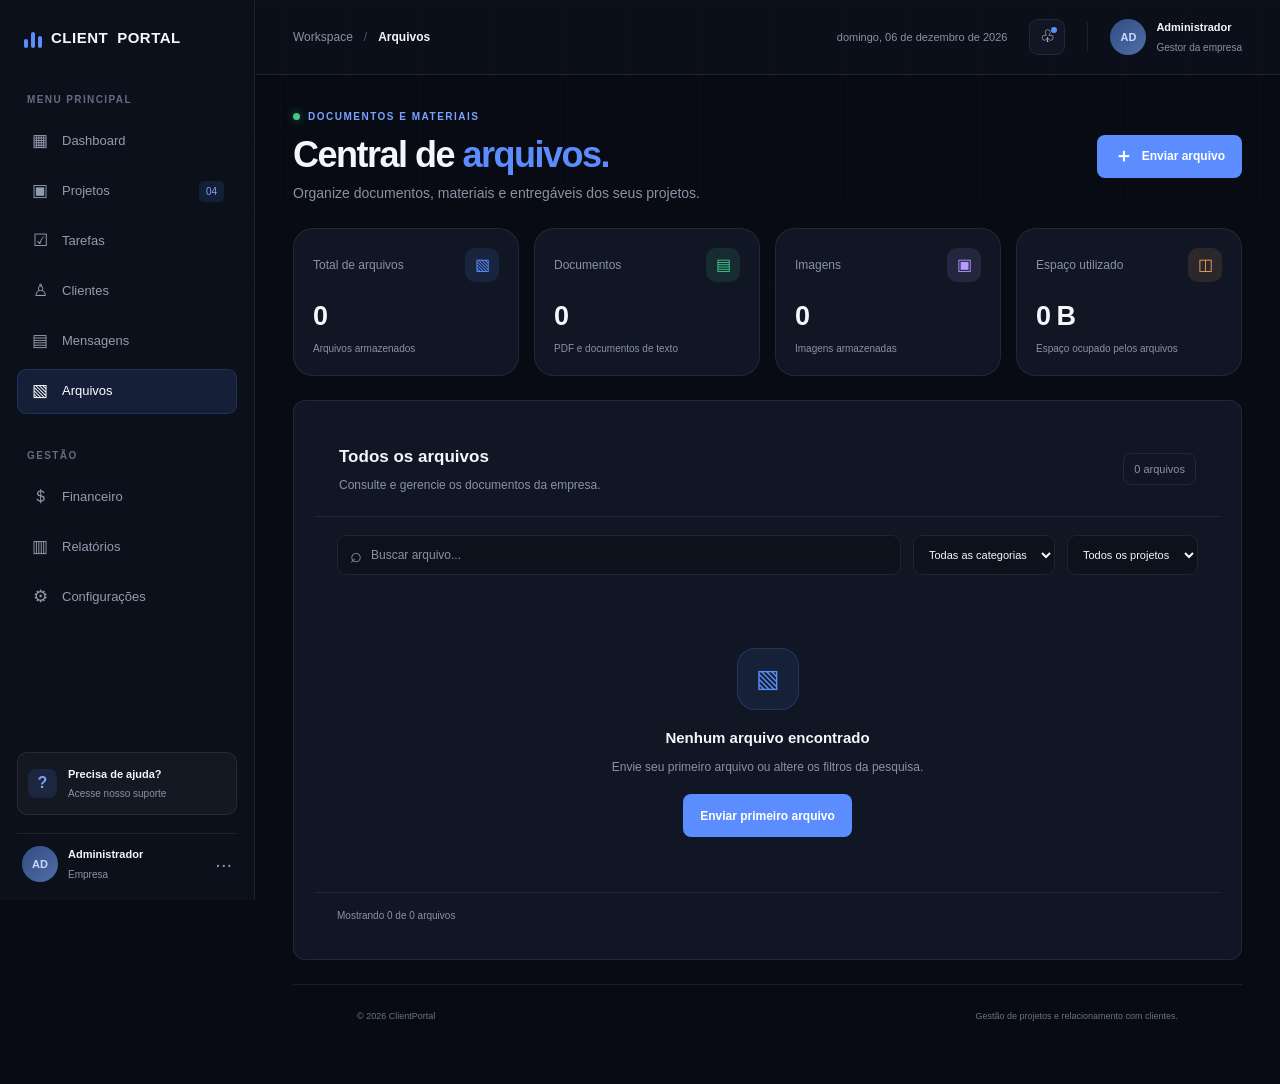
==== arquivos.html @ fb12d312 "finance, mensages, archived pages" ====
<!DOCTYPE html>
<html lang="pt-BR">
<head>
    <meta charset="UTF-8">
    <meta name="viewport" content="width=device-width, initial-scale=1.0">
    <meta name="description" content="Central de arquivos e documentos do ClientPortal.">
    <title>Arquivos | ClientPortal</title>
    <link rel="stylesheet" href="css/style.css">
    <script src="script/script.js" defer></script>
</head>

<body class="app-page" data-page="arquivos">

<div class="app-layout">

    <aside class="sidebar" id="sidebar">

        <a href="dashboard.html" class="brand sidebar-brand">
            <span class="brand-mark"><span></span><span></span><span></span></span>
            CLIENT<span>PORTAL</span>
        </a>

        <div class="sidebar-label">MENU PRINCIPAL</div>

        <nav class="sidebar-nav">
            <a href="dashboard.html" class="sidebar-link">
                <span class="nav-icon">▦</span><span>Dashboard</span>
            </a>
            <a href="projetos.html" class="sidebar-link">
                <span class="nav-icon">▣</span><span>Projetos</span>
                <span class="nav-count" id="sidebarProjectCount">04</span>
            </a>
            <a href="tarefas.html" class="sidebar-link">
                <span class="nav-icon">☑</span><span>Tarefas</span>
            </a>
            <a href="clientes.html" class="sidebar-link">
                <span class="nav-icon">♙</span><span>Clientes</span>
            </a>
            <a href="mensagens.html" class="sidebar-link">
                <span class="nav-icon">▤</span><span>Mensagens</span>
            </a>
            <a href="arquivos.html" class="sidebar-link active">
                <span class="nav-icon">▧</span><span>Arquivos</span>
            </a>
        </nav>

        <div class="sidebar-label sidebar-label-spaced">GESTÃO</div>

        <nav class="sidebar-nav">
            <a href="financeiro.html" class="sidebar-link">
                <span class="nav-icon">＄</span><span>Financeiro</span>
            </a>
            <a href="relatorios.html" class="sidebar-link">
                <span class="nav-icon">▥</span><span>Relatórios</span>
            </a>
            <a href="configuracoes.html" class="sidebar-link">
                <span class="nav-icon">⚙</span><span>Configurações</span>
            </a>
        </nav>

        <div class="sidebar-bottom">
            <div class="sidebar-help">
                <div class="help-icon">?</div>
                <div>
                    <strong>Precisa de ajuda?</strong>
                    <span>Acesse nosso suporte</span>
                </div>
            </div>

            <button type="button" class="sidebar-profile" id="profileButton">
                <span class="profile-avatar">AD</span>
                <span class="profile-info">
                    <strong>Administrador</strong>
                    <small>Empresa</small>
                </span>
                <span class="profile-more">···</span>
            </button>

            <div class="profile-menu" id="profileMenu">
                <a href="configuracoes.html">Minha conta</a>
                <a href="login.html">Sair da conta</a>
            </div>
        </div>
    </aside>

    <div class="sidebar-overlay" id="sidebarOverlay"></div>

    <main class="dashboard-main">

        <header class="dashboard-topbar">
            <div class="topbar-left">
                <button class="mobile-menu-button" id="mobileMenuButton"
                        type="button" aria-label="Abrir menu">☰</button>

                <div class="breadcrumb">
                    <span>Workspace</span>
                    <span class="breadcrumb-separator">/</span>
                    <strong>Arquivos</strong>
                </div>
            </div>

            <div class="topbar-actions">
                <div class="topbar-date" id="filesDate"></div>
                <button class="icon-button notification-button"
                        type="button" aria-label="Notificações">♧<span></span></button>
                <div class="topbar-divider"></div>
                <div class="topbar-user">
                    <span class="profile-avatar">AD</span>
                    <div>
                        <strong>Administrador</strong>
                        <small>Gestor da empresa</small>
                    </div>
                </div>
            </div>
        </header>

        <div class="dashboard-content files-page">

            <section class="files-welcome">
                <div>
                    <div class="welcome-eyebrow">
                        <span class="welcome-pulse"></span>
                        DOCUMENTOS E MATERIAIS
                    </div>
                    <h1>Central de <em>arquivos.</em></h1>
                    <p>Organize documentos, materiais e entregáveis dos seus projetos.</p>
                </div>

                <button type="button" class="dashboard-primary-button"
                        id="openUploadModal">
                    <span>＋</span> Enviar arquivo
                </button>
            </section>

            <section class="files-stats">
                <article class="file-stat-card">
                    <div class="file-stat-heading">
                        <span>Total de arquivos</span>
                        <span class="file-stat-icon blue">▧</span>
                    </div>
                    <strong id="totalFiles">0</strong>
                    <small>Arquivos armazenados</small>
                </article>

                <article class="file-stat-card">
                    <div class="file-stat-heading">
                        <span>Documentos</span>
                        <span class="file-stat-icon green">▤</span>
                    </div>
                    <strong id="documentFiles">0</strong>
                    <small>PDF e documentos de texto</small>
                </article>

                <article class="file-stat-card">
                    <div class="file-stat-heading">
                        <span>Imagens</span>
                        <span class="file-stat-icon purple">▣</span>
                    </div>
                    <strong id="imageFiles">0</strong>
                    <small>Imagens armazenadas</small>
                </article>

                <article class="file-stat-card">
                    <div class="file-stat-heading">
                        <span>Espaço utilizado</span>
                        <span class="file-stat-icon orange">◫</span>
                    </div>
                    <strong id="storageUsed">0 KB</strong>
                    <small>Espaço ocupado pelos arquivos</small>
                </article>
            </section>

            <section class="dashboard-panel files-panel">

                <div class="files-panel-heading">
                    <div>
                        <h2>Todos os arquivos</h2>
                        <p>Consulte e gerencie os documentos da empresa.</p>
                    </div>
                    <span class="files-count" id="filesCount">0 arquivos</span>
                </div>

                <div class="files-toolbar">

                    <div class="files-search">
                        <span>⌕</span>
                        <input type="search" id="fileSearch"
                               placeholder="Buscar arquivo..."
                               aria-label="Buscar arquivo">
                    </div>

                    <select id="fileCategoryFilter" aria-label="Filtrar categoria">
                        <option value="all">Todas as categorias</option>
                        <option value="documento">Documentos</option>
                        <option value="imagem">Imagens</option>
                        <option value="planilha">Planilhas</option>
                        <option value="apresentacao">Apresentações</option>
                        <option value="outro">Outros</option>
                    </select>

                    <select id="fileProjectFilter" aria-label="Filtrar projeto">
                        <option value="all">Todos os projetos</option>
                    </select>

                </div>

                <div class="files-table-wrapper">
                    <table class="projects-table files-table">
                        <thead>
                            <tr>
                                <th>ARQUIVO</th>
                                <th>CATEGORIA</th>
                                <th>PROJETO</th>
                                <th>TAMANHO</th>
                                <th>DATA DE ENVIO</th>
                                <th>AÇÕES</th>
                            </tr>
                        </thead>
                        <tbody id="filesTableBody"></tbody>
                    </table>
                </div>

                <div class="files-empty" id="filesEmpty" hidden>
                    <div class="files-empty-icon">▧</div>
                    <h3>Nenhum arquivo encontrado</h3>
                    <p>Envie seu primeiro arquivo ou altere os filtros da pesquisa.</p>
                    <button type="button" class="dashboard-primary-button"
                            id="emptyUploadButton">Enviar primeiro arquivo</button>
                </div>

                <div class="files-table-footer">
                    <span id="filesResultCount">Mostrando 0 arquivos</span>
                </div>

            </section>

            <footer class="dashboard-footer">
                <span>© <span data-files-year>2026</span> ClientPortal</span>
                <span>Gestão de projetos e relacionamento com clientes.</span>
            </footer>

        </div>
    </main>
</div>

<!-- MODAL DE UPLOAD -->
<div class="files-modal-overlay" id="fileUploadModal"
     aria-hidden="true">

    <section class="files-modal" role="dialog" aria-modal="true"
             aria-labelledby="fileModalTitle">

        <div class="files-modal-header">
            <div>
                <span class="modal-eyebrow">BIBLIOTECA DE DOCUMENTOS</span>
                <h2 id="fileModalTitle">Enviar arquivo</h2>
                <p>Adicione um documento à central de arquivos.</p>
            </div>
            <button type="button" class="modal-close"
                    id="closeFileModal" aria-label="Fechar">×</button>
        </div>

        <form id="fileUploadForm">

            <label class="file-upload-zone" for="fileInput" id="fileDropZone">
                <span class="file-upload-icon">↑</span>
                <strong>Selecione um arquivo do seu computador</strong>
                <small>Ou arraste o arquivo até aqui</small>
                <span class="file-upload-formats">Tamanho máximo: 15 MB por arquivo</span>
                <input type="file" id="fileInput" required>
            </label>

            <div class="selected-file" id="selectedFile" hidden>
                <span class="selected-file-icon">▤</span>
                <div>
                    <strong id="selectedFileName"></strong>
                    <small id="selectedFileSize"></small>
                </div>
                <button type="button" id="removeSelectedFile"
                        aria-label="Remover arquivo selecionado">×</button>
            </div>

            <div class="files-form-group">
                <label for="fileDescription">Descrição <span>(opcional)</span></label>
                <input type="text" id="fileDescription"
                       maxlength="160" placeholder="Ex.: Briefing atualizado do projeto">
            </div>

            <div class="files-form-grid">
                <div class="files-form-group">
                    <label for="fileCategory">Categoria</label>
                    <select id="fileCategory" required>
                        <option value="documento">Documento</option>
                        <option value="imagem">Imagem</option>
                        <option value="planilha">Planilha</option>
                        <option value="apresentacao">Apresentação</option>
                        <option value="outro">Outro</option>
                    </select>
                </div>

                <div class="files-form-group">
                    <label for="fileProject">Projeto relacionado</label>
                    <select id="fileProject">
                        <option value="">Nenhum projeto</option>
                    </select>
                </div>
            </div>

            <div class="files-modal-actions">
                <button type="button" class="files-cancel-button"
                        id="cancelFileUpload">Cancelar</button>
                <button type="submit" class="dashboard-primary-button"
                        id="saveFileButton">Salvar arquivo</button>
            </div>

            <p class="files-form-message" id="fileFormMessage"
               role="status" aria-live="polite"></p>

        </form>
    </section>
</div>

<!-- MODAL DE VISUALIZAÇÃO -->
<div class="files-modal-overlay files-preview-overlay"
     id="filePreviewModal" aria-hidden="true">

    <section class="files-preview-modal" role="dialog"
             aria-modal="true" aria-labelledby="previewFileName">

        <div class="files-preview-header">
            <div>
                <span class="modal-eyebrow">VISUALIZAÇÃO</span>
                <h2 id="previewFileName">Arquivo</h2>
            </div>
            <button type="button" class="modal-close"
                    id="closePreviewModal" aria-label="Fechar">×</button>
        </div>

        <div class="files-preview-content" id="filePreviewContent"></div>
    </section>
</div>

</body>
</html>
---- css/style.css ----
:root {
  --bg: #080b13;
  --bg-2: #0d111c;
  --panel: #101624;
  --panel-2: #141b2a;
  --text: #f4f6fb;
  --muted: #8992a5;
  --line: rgba(255, 255, 255, .08);
  --blue: #5c8dff;
  --blue-2: #7aa2ff;
  --green: #43c98b;
  --radius: 20px;
}

* {
  box-sizing: border-box;
  margin: 0;
  padding: 0
}

html {
  scroll-behavior: smooth
}

body {
  font-family: Inter, ui-sans-serif, system-ui, -apple-system, BlinkMacSystemFont, "Segoe UI", sans-serif;
  background: var(--bg);
  color: var(--text);
  line-height: 1.5;
  overflow-x: hidden
}

body:before {
  content: "";
  position: fixed;
  inset: 0;
  pointer-events: none;
  background-image: linear-gradient(rgba(255, 255, 255, .018) 1px, transparent 1px), linear-gradient(90deg, rgba(255, 255, 255, .018) 1px, transparent 1px);
  background-size: 70px 70px;
  mask-image: linear-gradient(to bottom, black, transparent 75%);
  z-index: -2
}

a {
  text-decoration: none;
  color: inherit
}

button {
  font: inherit;
  color: inherit;
  border: 0;
  background: none;
  cursor: pointer
}

.section {
  width: min(1240px, calc(100% - 48px));
  margin: auto
}

.navbar {
  position: fixed;
  top: 0;
  left: 0;
  right: 0;
  height: 82px;
  display: flex;
  align-items: center;
  justify-content: space-between;
  padding: 0 5vw;
  z-index: 100;
  background: rgba(8, 11, 19, .65);
  border-bottom: 1px solid transparent;
  backdrop-filter: blur(18px);
  transition: .3s
}

.navbar.scrolled {
  border-color: var(--line);
  background: rgba(8, 11, 19, .9)
}

.brand,
.footer-brand {
  display: flex;
  align-items: center;
  gap: 10px;
  font-size: 14px;
  font-weight: 800;
  letter-spacing: .12em
}

.brand>span:last-child span {
  color: var(--blue)
}

.brand-mark {
  display: flex;
  gap: 3px;
  align-items: flex-end;
  height: 20px
}

.brand-mark span {
  display: block;
  width: 4px;
  border-radius: 5px;
  background: var(--blue)
}

.brand-mark span:nth-child(1) {
  height: 9px
}

.brand-mark span:nth-child(2) {
  height: 16px
}

.brand-mark span:nth-child(3) {
  height: 12px
}

.desktop-nav {
  display: flex;
  gap: 34px;
  margin-left: 100px
}

.desktop-nav a {
  font-size: 13px;
  color: #9aa3b6;
  transition: .2s
}

.desktop-nav a:hover {
  color: #fff
}

.nav-actions {
  display: flex;
  gap: 10px
}

.btn {
  display: inline-flex;
  align-items: center;
  justify-content: center;
  gap: 9px;
  border-radius: 11px;
  padding: 11px 17px;
  font-size: 13px;
  font-weight: 700;
  transition: transform .25s, background .25s, box-shadow .25s
}

.btn:hover {
  transform: translateY(-2px)
}

.btn-primary {
  background: var(--blue);
  box-shadow: 0 10px 30px rgba(92, 141, 255, .2)
}

.btn-primary:hover {
  background: var(--blue-2);
  box-shadow: 0 14px 35px rgba(92, 141, 255, .3)
}

.btn-ghost {
  color: #aab2c2
}

.btn-outline {
  border: 1px solid var(--line);
  background: rgba(255, 255, 255, .025)
}

.btn-outline:hover {
  background: rgba(255, 255, 255, .06);
  border-color: rgba(255, 255, 255, .15)
}

.btn-large {
  padding: 15px 21px;
  font-size: 14px
}

.play {
  font-size: 9px;
  width: 20px;
  height: 20px;
  border: 1px solid #6e7890;
  border-radius: 50%;
  display: grid;
  place-items: center
}

.menu-toggle {
  display: none
}

.mobile-menu {
  display: none
}

.hero {
  min-height: 940px;
  padding-top: 160px;
  display: grid;
  grid-template-columns: 1fr 1.04fr;
  gap: 55px;
  align-items: center;
  position: relative
}

.hero-copy {
  position: relative;
  z-index: 2
}

.eyebrow {
  display: inline-flex;
  align-items: center;
  gap: 9px;
  color: #8dafff;
  font-size: 11px;
  text-transform: uppercase;
  letter-spacing: .13em;
  font-weight: 800;
  margin-bottom: 20px
}

.pulse {
  width: 7px;
  height: 7px;
  border-radius: 50%;
  background: var(--green);
  box-shadow: 0 0 0 5px rgba(67, 201, 139, .1);
  animation: pulse 1.8s infinite
}

@keyframes pulse {
  50% {
    box-shadow: 0 0 0 9px rgba(67, 201, 139, 0)
  }
}

h1 {
  font-size: clamp(48px, 5vw, 76px);
  line-height: .99;
  letter-spacing: -.055em
}

h1 em,
h2 em {
  font-style: normal;
  color: var(--blue-2)
}

.hero-text {
  font-size: 17px;
  color: var(--muted);
  max-width: 510px;
  margin: 27px 0 30px
}

.hero-actions {
  display: flex;
  gap: 11px;
  flex-wrap: wrap
}

.trust-row {
  display: flex;
  flex-wrap: wrap;
  gap: 15px;
  margin-top: 25px;
  color: #778196;
  font-size: 11px
}

.orb {
  position: absolute;
  border-radius: 50%;
  filter: blur(90px);
  pointer-events: none
}

.orb-one {
  width: 500px;
  height: 500px;
  background: rgba(55, 103, 255, .13);
  left: 25%;
  top: 100px
}

.orb-two {
  width: 300px;
  height: 300px;
  background: rgba(116, 61, 255, .09);
  right: -80px;
  bottom: 0
}

.hero-demo {
  position: relative;
  z-index: 2
}

.demo-window {
  background: rgba(15, 21, 33, .86);
  border: 1px solid rgba(255, 255, 255, .1);
  border-radius: 24px;
  box-shadow: 0 40px 100px rgba(0, 0, 0, .45), 0 0 0 1px rgba(92, 141, 255, .04);
  overflow: hidden;
  transform: perspective(1400px) rotateY(-3deg);
  transition: .5s
}

.demo-window:hover {
  transform: perspective(1400px) rotateY(0) translateY(-5px)
}

.window-top {
  height: 45px;
  border-bottom: 1px solid var(--line);
  display: flex;
  align-items: center;
  padding: 0 17px;
  gap: 13px
}

.window-dots {
  display: flex;
  gap: 5px
}

.window-dots i {
  width: 7px;
  height: 7px;
  border-radius: 50%;
  background: #3c4557
}

.window-title {
  font-size: 10px;
  color: #5e687c;
  margin: auto
}

.live-dot {
  font-size: 9px;
  color: var(--green)
}

.dashboard-mini {
  display: flex;
  min-height: 510px
}

.mini-sidebar {
  width: 55px;
  border-right: 1px solid var(--line);
  padding: 20px 12px;
  display: flex;
  flex-direction: column;
  align-items: center;
  gap: 19px
}

.mini-logo {
  width: 28px;
  height: 28px;
  border-radius: 8px;
  background: var(--blue);
  display: grid;
  place-items: center;
  font-size: 9px;
  font-weight: 800;
  margin-bottom: 15px
}

.mini-nav {
  width: 30px;
  height: 30px;
  border-radius: 8px;
  display: grid;
  place-items: center;
  color: #566176;
  font-size: 12px
}

.mini-nav.active {
  background: rgba(92, 141, 255, .13);
  color: #8eb0ff
}

.mini-content {
  padding: 27px 25px;
  width: calc(100% - 55px)
}

.mini-header {
  display: flex;
  justify-content: space-between;
  align-items: center;
  margin-bottom: 23px
}

.mini-header small,
.metric-card small,
.mini-panel small,
.payment-preview small,
.message-preview small {
  font-size: 8px;
  color: #677187;
  letter-spacing: .1em;
  font-weight: 800
}

.mini-header h3 {
  font-size: 18px;
  margin-top: 4px
}

.avatar {
  width: 34px;
  height: 34px;
  border-radius: 50%;
  background: #26344e;
  font-size: 9px
}

.metric-grid {
  display: grid;
  grid-template-columns: repeat(3, 1fr);
  gap: 9px
}

.metric-card {
  padding: 13px;
  background: rgba(255, 255, 255, .025);
  border: 1px solid var(--line);
  border-radius: 11px;
  transition: .25s
}

.metric-card:hover {
  border-color: rgba(92, 141, 255, .35);
  transform: translateY(-2px)
}

.metric-card strong {
  display: block;
  font-size: 24px;
  margin: 4px 0
}

.metric-card span {
  font-size: 8px;
  color: #677187
}

.metric-card .metric-green {
  color: var(--green)
}

.mini-panel {
  margin-top: 13px;
  border: 1px solid var(--line);
  background: rgba(255, 255, 255, .025);
  padding: 16px;
  border-radius: 12px
}

.panel-heading {
  display: flex;
  justify-content: space-between;
  align-items: start
}

.panel-heading h4 {
  font-size: 14px;
  margin-top: 4px
}

.status {
  font-size: 8px;
  color: #87a8ff;
  background: rgba(92, 141, 255, .1);
  padding: 5px 7px;
  border-radius: 5px
}

.progress-label {
  display: flex;
  justify-content: space-between;
  margin: 18px 0 6px;
  font-size: 9px;
  color: #707a8d
}

.progress-label b {
  color: #fff
}

.progress {
  height: 6px;
  background: #20283a;
  border-radius: 10px;
  overflow: hidden
}

.progress span {
  display: block;
  height: 100%;
  width: 78%;
  background: linear-gradient(90deg, var(--blue), #8b72ff);
  border-radius: inherit;
  transition: width 1s
}

.project-meta {
  display: flex;
  justify-content: space-between;
  margin-top: 13px;
  color: #657086;
  font-size: 8px
}

.project-meta button {
  color: #8babff;
  font-size: 8px
}

.mini-bottom {
  display: grid;
  grid-template-columns: 1.3fr 1fr;
  gap: 9px;
  margin-top: 9px
}

.message-preview,
.payment-preview {
  border: 1px solid var(--line);
  background: rgba(255, 255, 255, .02);
  border-radius: 10px;
  padding: 11px;
  display: flex;
  align-items: center;
  gap: 9px
}

.message-preview p {
  font-size: 9px;
  color: #b1b8c6;
  margin-top: 2px
}

.message-avatar {
  width: 25px;
  height: 25px;
  border-radius: 50%;
  background: #253f70;
  display: grid;
  place-items: center;
  font-size: 7px
}

.unread {
  margin-left: auto;
  width: 5px;
  height: 5px;
  background: var(--blue);
  border-radius: 50%
}

.payment-preview {
  display: block
}

.payment-preview strong {
  display: block;
  font-size: 15px;
  margin: 3px 0
}

.payment-preview span {
  font-size: 8px;
  color: #657086
}

.floating-card {
  position: absolute;
  background: rgba(17, 23, 36, .94);
  border: 1px solid rgba(255, 255, 255, .1);
  box-shadow: 0 18px 40px rgba(0, 0, 0, .35);
  border-radius: 12px;
  padding: 10px 12px;
  display: flex;
  align-items: center;
  gap: 9px;
  backdrop-filter: blur(12px);
  animation: float 4s ease-in-out infinite
}

.floating-card b,
.floating-card small {
  display: block
}

.floating-card b {
  font-size: 9px
}

.floating-card small {
  font-size: 8px;
  color: #68748a;
  margin-top: 2px
}

.floating-message {
  left: -30px;
  bottom: 50px
}

.floating-payment {
  right: -30px;
  top: 105px;
  animation-delay: -1.5s
}

.float-icon,
.payment-icon {
  width: 25px;
  height: 25px;
  border-radius: 7px;
  display: grid;
  place-items: center;
  background: rgba(92, 141, 255, .12);
  color: #89abff;
  font-size: 10px
}

.check {
  color: var(--green);
  font-size: 12px
}

.payment-icon {
  background: rgba(67, 201, 139, .1);
  color: var(--green);
  font-size: 8px
}

.floating-card>div {
  min-width: 105px
}

@keyframes float {
  50% {
    transform: translateY(-8px)
  }
}

.logos {
  padding: 65px 0 120px;
  border-top: 1px solid var(--line)
}

.logos>p {
  text-align: center;
  font-size: 9px;
  letter-spacing: .17em;
  color: #596377;
  font-weight: 800
}

.logo-row {
  display: flex;
  justify-content: space-between;
  align-items: center;
  margin-top: 30px;
  color: #485266;
  font-size: 17px;
  font-weight: 800;
  letter-spacing: .04em
}

.logo-row span:nth-child(2) {
  font-weight: 400
}

.logo-row span:nth-child(4) {
  font-size: 13px
}

.features {
  padding: 70px 0 130px
}

.section-heading {
  display: grid;
  grid-template-columns: 1fr .7fr;
  gap: 60px;
  align-items: end;
  margin-bottom: 50px
}

.section-heading h2 {
  font-size: 47px;
  line-height: 1.02;
  letter-spacing: -.045em
}

.section-heading>p {
  color: var(--muted);
  font-size: 14px;
  max-width: 430px
}

.feature-grid {
  display: grid;
  grid-template-columns: 1.25fr .75fr;
  gap: 14px
}

.feature-card {
  position: relative;
  min-height: 360px;
  padding: 28px;
  border: 1px solid var(--line);
  border-radius: 20px;
  background: linear-gradient(145deg, rgba(255, 255, 255, .035), rgba(255, 255, 255, .015));
  overflow: hidden;
  transition: .35s
}

.feature-card:hover {
  transform: translateY(-5px);
  border-color: rgba(92, 141, 255, .28);
  background: linear-gradient(145deg, rgba(92, 141, 255, .07), rgba(255, 255, 255, .015))
}

.feature-large {
  grid-row: span 2;
  min-height: 734px
}

.feature-wide {
  min-height: 360px
}

.feature-icon {
  width: 40px;
  height: 40px;
  border-radius: 11px;
  display: grid;
  place-items: center;
  background: rgba(92, 141, 255, .1);
  color: #8cacff;
  font-size: 13px
}

.feature-number {
  position: absolute;
  right: 28px;
  top: 30px;
  color: #3e485b;
  font-size: 11px
}

.feature-card h3 {
  font-size: 22px;
  margin-top: 24px
}

.feature-card p {
  color: var(--muted);
  font-size: 13px;
  max-width: 390px;
  margin-top: 9px
}

.feature-ui {
  position: absolute;
  left: 28px;
  right: 28px;
  bottom: 30px;
  border: 1px solid var(--line);
  background: #0b101a;
  border-radius: 13px;
  padding: 23px
}

.fake-line {
  width: 58%;
  height: 8px;
  border-radius: 5px;
  background: #293244;
  margin-top: 12px
}

.fake-line.long {
  width: 34%;
  margin-top: 0
}

.fake-progress {
  height: 7px;
  background: #20283a;
  border-radius: 5px;
  margin-top: 28px;
  overflow: hidden
}

.fake-progress span {
  display: block;
  width: 78%;
  height: 100%;
  background: var(--blue)
}

.fake-labels {
  display: flex;
  justify-content: space-between;
  margin-top: 8px;
  font-size: 7px;
  color: #5e697d
}

.chat-bubbles {
  position: absolute;
  bottom: 30px;
  left: 28px;
  right: 28px;
  display: flex;
  flex-direction: column;
  gap: 8px
}

.chat-bubbles i,
.chat-bubbles b {
  font-size: 9px;
  padding: 9px 11px;
  border-radius: 9px;
  font-style: normal
}

.chat-bubbles i {
  background: #1a2231;
  color: #8a94a8;
  align-self: flex-start
}

.chat-bubbles b {
  background: rgba(92, 141, 255, .13);
  color: #91afff;
  align-self: flex-end
}

.file-stack {
  position: absolute;
  bottom: 30px;
  left: 28px;
  right: 28px;
  display: flex;
  flex-direction: column;
  gap: 5px
}

.file-stack span {
  font-size: 9px;
  color: #8290a7;
  padding: 8px;
  background: #111826;
  border-radius: 7px
}

.finance-ui {
  position: absolute;
  bottom: 30px;
  left: 28px;
  right: 28px
}

.finance-ui strong {
  display: block;
  font-size: 25px
}

.finance-ui span {
  font-size: 8px;
  color: #606b80
}

.finance-bars {
  height: 50px;
  display: flex;
  gap: 6px;
  align-items: end;
  margin-top: 12px
}

.finance-bars i {
  flex: 1;
  background: #273149;
  border-radius: 3px 3px 0 0
}

.finance-bars i:nth-child(1) {
  height: 25%
}

.finance-bars i:nth-child(2) {
  height: 45%
}

.finance-bars i:nth-child(3) {
  height: 35%
}

.finance-bars i:nth-child(4) {
  height: 65%
}

.finance-bars i:nth-child(5) {
  height: 50%
}

.finance-bars i:nth-child(6) {
  height: 85%;
  background: var(--blue)
}

.how {
  padding: 130px 0
}

.centered {
  display: block;
  text-align: center
}

.centered>p {
  margin: 16px auto 0
}

.steps {
  display: grid;
  grid-template-columns: repeat(3, 1fr);
  gap: 30px;
  margin-top: 70px
}

.step {
  position: relative;
  padding: 25px;
  border-top: 1px solid var(--line)
}

.step>span {
  font-size: 11px;
  color: var(--blue)
}

.step-line {
  height: 1px;
  background: linear-gradient(90deg, var(--blue), transparent);
  margin: 18px 0 24px
}

.step h3 {
  font-size: 21px
}

.step p {
  font-size: 13px;
  color: var(--muted);
  max-width: 290px;
  margin-top: 8px
}

.testimonial {
  padding: 90px 10%;
  border-top: 1px solid var(--line);
  border-bottom: 1px solid var(--line);
  text-align: center
}

.quote-mark {
  font-size: 70px;
  color: var(--blue);
  line-height: .5
}

.testimonial blockquote {
  font-size: 31px;
  line-height: 1.25;
  letter-spacing: -.025em;
  max-width: 850px;
  margin: 35px auto
}

.person {
  display: flex;
  justify-content: center;
  align-items: center;
  gap: 11px;
  text-align: left
}

.person-avatar {
  width: 36px;
  height: 36px;
  border-radius: 50%;
  background: #263b68;
  display: grid;
  place-items: center;
  font-size: 9px
}

.person strong,
.person span {
  display: block;
  font-size: 11px
}

.person span {
  color: #667186;
  margin-top: 2px
}

.faq {
  padding: 140px 0
}

.faq-list {
  max-width: 820px;
  margin: 55px auto 0
}

.faq-item {
  width: 100%;
  text-align: left;
  padding: 23px 0;
  border-bottom: 1px solid var(--line);
  display: grid;
  grid-template-columns: 1fr auto;
  gap: 10px
}

.faq-item span {
  font-size: 14px;
  font-weight: 650
}

.faq-item b {
  font-size: 22px;
  color: #6c778c;
  font-weight: 400;
  transition: .3s
}

.faq-item p {
  grid-column: 1/-1;
  max-height: 0;
  overflow: hidden;
  color: var(--muted);
  font-size: 13px;
  transition: .4s;
  opacity: 0
}

.faq-item.open p {
  max-height: 100px;
  opacity: 1;
  padding-top: 8px
}

.faq-item.open b {
  transform: rotate(45deg);
  color: var(--blue)
}

.cta {
  position: relative;
  text-align: center;
  padding: 100px 20px;
  margin-bottom: 110px;
  border: 1px solid var(--line);
  border-radius: 28px;
  overflow: hidden;
  background: linear-gradient(145deg, #101a30, #0c111d)
}

.cta-glow {
  position: absolute;
  width: 500px;
  height: 300px;
  border-radius: 50%;
  background: rgba(92, 141, 255, .12);
  filter: blur(80px);
  left: 50%;
  top: 0;
  transform: translateX(-50%)
}

.cta>*:not(.cta-glow) {
  position: relative
}

.cta h2 {
  font-size: 48px;
  line-height: 1.03;
  letter-spacing: -.04em
}

.cta p {
  color: var(--muted);
  font-size: 14px;
  margin: 18px 0 25px
}

.cta small {
  display: block;
  color: #566176;
  font-size: 10px;
  margin-top: 14px
}

footer {
  border-top: 1px solid var(--line);
  padding: 35px 5vw;
  display: flex;
  justify-content: space-between;
  align-items: center;
  color: #5e687b;
  font-size: 10px
}

footer>div:last-child {
  display: flex;
  gap: 20px
}

footer a:hover {
  color: #fff
}

.reveal {
  opacity: 0;
  transform: translateY(25px);
  transition: opacity .8s ease, transform .8s ease
}

.reveal.visible {
  opacity: 1;
  transform: none
}

.delay-1 {
  transition-delay: .12s
}

.delay-2 {
  transition-delay: .24s
}

.cursor-glow {
  position: fixed;
  width: 300px;
  height: 300px;
  border-radius: 50%;
  pointer-events: none;
  background: radial-gradient(circle, rgba(92, 141, 255, .07), transparent 65%);
  transform: translate(-50%, -50%);
  z-index: 0
}

.modal {
  position: fixed;
  inset: 0;
  display: grid;
  place-items: center;
  z-index: 200;
  opacity: 0;
  visibility: hidden;
  transition: .3s
}

.modal.show {
  opacity: 1;
  visibility: visible
}

.modal-backdrop {
  position: absolute;
  inset: 0;
  background: rgba(2, 4, 8, .8);
  backdrop-filter: blur(10px)
}

.modal-card {
  position: relative;
  width: min(650px, calc(100% - 30px));
  padding: 35px;
  border: 1px solid var(--line);
  border-radius: 22px;
  background: #0e1420;
  box-shadow: 0 30px 100px #000;
  transform: translateY(20px);
  transition: .3s
}

.modal.show .modal-card {
  transform: none
}

.modal-card h2 {
  font-size: 30px;
  letter-spacing: -.03em
}

.modal-card>p {
  color: var(--muted);
  font-size: 13px;
  margin: 8px 0 25px
}

.modal-close {
  position: absolute;
  right: 20px;
  top: 17px;
  font-size: 25px;
  color: #738096
}

.demo-interactive {
  border: 1px solid var(--line);
  border-radius: 15px;
  padding: 15px
}

.demo-tab {
  padding: 8px 12px;
  color: #78849a;
  font-size: 11px;
  border-radius: 8px
}

.demo-tab.active {
  background: rgba(92, 141, 255, .12);
  color: #91b0ff
}

.demo-content {
  margin-top: 15px;
  padding: 20px;
  background: #0a101a;
  border-radius: 11px
}

.demo-content strong {
  font-size: 16px
}

.demo-content p {
  color: var(--muted);
  font-size: 12px;
  margin: 7px 0 15px
}

.toast {
  position: fixed;
  right: 25px;
  bottom: 25px;
  background: #101827;
  border: 1px solid var(--line);
  box-shadow: 0 15px 50px #0008;
  border-radius: 13px;
  padding: 12px 15px;
  display: flex;
  gap: 10px;
  align-items: center;
  z-index: 250;
  transform: translateY(120px);
  opacity: 0;
  transition: .35s
}

.toast.show {
  transform: none;
  opacity: 1
}

.toast>span {
  color: var(--green);
  width: 24px;
  height: 24px;
  border-radius: 50%;
  background: rgba(67, 201, 139, .1);
  display: grid;
  place-items: center
}

.toast b,
.toast small {
  display: block
}

.toast b {
  font-size: 11px
}

.toast small {
  color: #667187;
  font-size: 9px;
  margin-top: 2px
}

@media(max-width:1050px) {
  .desktop-nav {
    margin-left: 0
  }

  .hero {
    grid-template-columns: 1fr;
    padding-top: 130px
  }

  .hero-copy {
    max-width: 720px
  }

  .hero-demo {
    max-width: 760px;
    margin: 20px auto 0;
    width: 100%
  }

  .section-heading {
    grid-template-columns: 1fr
  }

  .feature-grid {
    grid-template-columns: 1fr 1fr
  }

  .feature-large {
    grid-row: auto;
    min-height: 550px
  }

  .feature-wide {
    grid-column: 1/-1
  }
}

@media(max-width:760px) {
  .section {
    width: min(100% - 30px, 1240px)
  }

  .navbar {
    height: 70px;
    padding: 0 18px
  }

  .desktop-nav,
  .nav-actions {
    display: none
  }

  .menu-toggle {
    display: flex;
    flex-direction: column;
    gap: 5px
  }

  .menu-toggle span {
    width: 22px;
    height: 2px;
    background: #cbd2df;
    border-radius: 2px
  }

  .mobile-menu {
    position: fixed;
    top: 70px;
    left: 15px;
    right: 15px;
    padding: 15px;
    background: #101624;
    border: 1px solid var(--line);
    border-radius: 15px;
    z-index: 99;
    display: flex;
    flex-direction: column;
    gap: 5px;
    transform: translateY(-15px);
    opacity: 0;
    visibility: hidden;
    transition: .25s
  }

  .mobile-menu.open {
    transform: none;
    opacity: 1;
    visibility: visible
  }

  .mobile-menu a {
    padding: 12px;
    color: #a4adbd;
    font-size: 13px
  }

  .mobile-menu .btn {
    color: #fff;
    margin-top: 5px
  }

  .hero {
    padding-top: 115px;
    min-height: auto
  }

  .hero h1 {
    font-size: 52px
  }

  .hero-text {
    font-size: 15px
  }

  .trust-row {
    gap: 8px;
    flex-direction: column
  }

  .demo-window {
    transform: none
  }

  .dashboard-mini {
    min-height: 440px
  }

  .mini-content {
    padding: 18px 13px
  }

  .metric-card {
    padding: 9px
  }

  .metric-card strong {
    font-size: 19px
  }

  .floating-card {
    display: none
  }

  .logos {
    padding: 70px 0
  }

  .logo-row {
    flex-wrap: wrap;
    gap: 22px;
    justify-content: center
  }

  .section-heading h2,
  .cta h2 {
    font-size: 36px
  }

  .feature-grid {
    grid-template-columns: 1fr
  }

  .feature-large,
  .feature-wide {
    grid-column: auto;
    min-height: 450px
  }

  .steps {
    grid-template-columns: 1fr;
    gap: 15px;
    margin-top: 45px
  }

  .testimonial {
    padding: 70px 15px
  }

  .testimonial blockquote {
    font-size: 23px
  }

  .faq {
    padding: 90px 0
  }

  .cta {
    padding: 70px 20px;
    margin-bottom: 70px
  }

  .cta h2 {
    font-size: 34px
  }

  footer {
    flex-direction: column;
    gap: 18px;
    text-align: center
  }

  .mini-bottom {
    grid-template-columns: 1fr
  }

  .payment-preview {
    display: none
  }

  .window-title {
    display: none
  }
}

@media(max-width:450px) {
  .hero h1 {
    font-size: 43px
  }

  .hero-actions .btn {
    width: 100%
  }

  .mini-sidebar {
    width: 43px;
    padding: 15px 8px
  }

  .mini-content {
    width: calc(100% - 43px)
  }

  .metric-grid {
    gap: 5px
  }

  .metric-card small {
    font-size: 6px
  }

  .metric-card strong {
    font-size: 17px
  }

  .metric-card span {
    font-size: 7px
  }

  .mini-panel {
    padding: 11px
  }

  .status {
    display: none
  }

  .project-meta span {
    display: none
  }
}


/* =========================================
   CLIENT PORTAL - TELA DE AUTENTICAÇÃO
========================================= */

.auth-page {
    min-height: 100vh;
    overflow-x: hidden;
}

.auth-layout {
    min-height: 100vh;
    display: grid;
    grid-template-columns: 1fr 0.9fr;
}

/* LADO VISUAL */

.auth-visual {
    position: relative;
    min-height: 100vh;
    padding: 45px 7vw;
    display: flex;
    flex-direction: column;
    justify-content: space-between;
    overflow: hidden;
    border-right: 1px solid var(--line);
    background:
        radial-gradient(circle at 20% 35%, rgba(92,141,255,.16), transparent 35%),
        radial-gradient(circle at 80% 80%, rgba(116,61,255,.10), transparent 30%),
        var(--bg-2);
}

.auth-visual::after {
    content: "";
    position: absolute;
    width: 550px;
    height: 550px;
    right: -250px;
    bottom: -230px;
    border: 1px solid rgba(92,141,255,.13);
    border-radius: 50%;
    box-shadow:
        0 0 0 55px rgba(92,141,255,.025),
        0 0 0 110px rgba(92,141,255,.02);
    pointer-events: none;
}

.auth-brand {
    position: relative;
    z-index: 1;
    width: fit-content;
}

.auth-visual-content {
    position: relative;
    z-index: 1;
    max-width: 560px;
    margin: 60px 0;
}

.auth-visual-content h1 {
    font-size: clamp(42px, 5vw, 68px);
    line-height: 1.04;
    letter-spacing: -.055em;
}

.auth-visual-content h1 em,
.auth-heading h2 em {
    color: var(--blue-2);
    font-style: normal;
}

.auth-visual-content > p {
    max-width: 470px;
    margin-top: 25px;
    color: var(--muted);
    font-size: 15px;
    line-height: 1.9;
}

.auth-benefits {
    display: grid;
    gap: 17px;
    margin-top: 38px;
}

.auth-benefits > div {
    display: flex;
    align-items: center;
    gap: 12px;
    color: #b9c2d2;
    font-size: 13px;
}

.auth-benefit-icon {
    width: 23px;
    height: 23px;
    display: grid;
    place-items: center;
    border-radius: 50%;
    background: rgba(67,201,139,.12);
    color: var(--green);
    font-size: 12px;
}

.auth-visual-footer {
    position: relative;
    z-index: 1;
    display: flex;
    justify-content: space-between;
    gap: 15px;
    color: #68748a;
    font-size: 10px;
}

/* LADO DO FORMULÁRIO */

.auth-form-section {
    min-height: 100vh;
    display: flex;
    align-items: center;
    justify-content: center;
    padding: 55px 8%;
    background: var(--bg);
}

.auth-form-wrapper {
    width: 100%;
    max-width: 410px;
}

.auth-mobile-brand {
    display: none;
}

.auth-back {
    display: inline-flex;
    align-items: center;
    gap: 9px;
    margin-bottom: 55px;
    color: var(--muted);
    font-size: 12px;
    transition: .2s;
}

.auth-back:hover {
    color: white;
}

.auth-back span {
    font-size: 17px;
}

.auth-heading {
    margin-bottom: 34px;
}

.auth-heading .eyebrow {
    margin-bottom: 13px;
}

.auth-heading h2 {
    font-size: 39px;
    letter-spacing: -.045em;
    line-height: 1.1;
}

.auth-heading p {
    margin-top: 12px;
    color: var(--muted);
    font-size: 13px;
}

.auth-form .form-group {
    margin-bottom: 21px;
}

.auth-form .form-group label,
.auth-label-row label {
    display: block;
    margin-bottom: 9px;
    color: #c4ccda;
    font-size: 12px;
    font-weight: 600;
}

.auth-form .form-group input,
.auth-select-wrapper select {
    width: 100%;
    height: 49px;
    padding: 0 15px;
    color: var(--text);
    background: var(--panel);
    border: 1px solid var(--line);
    border-radius: 10px;
    outline: none;
    font-size: 13px;
    transition: .2s;
}

.auth-form .form-group input:focus,
.auth-select-wrapper select:focus {
    border-color: var(--blue);
    box-shadow: 0 0 0 3px rgba(92,141,255,.1);
}

.auth-form .form-group input::placeholder {
    color: #626d81;
}

.auth-select-wrapper {
    position: relative;
}

.auth-select-wrapper select {
    appearance: none;
    cursor: pointer;
}

.auth-select-wrapper select option {
    background: var(--panel);
    color: var(--text);
}

.auth-select-wrapper > span {
    position: absolute;
    right: 16px;
    top: 11px;
    color: var(--muted);
    pointer-events: none;
}

.auth-label-row {
    display: flex;
    align-items: center;
    justify-content: space-between;
}

.auth-label-row a {
    margin-bottom: 9px;
    color: var(--blue-2);
    font-size: 11px;
}

.auth-label-row a:hover {
    text-decoration: underline;
}

.password-wrapper {
    position: relative;
}

.auth-form .password-wrapper input {
    padding-right: 85px;
}

.password-toggle {
    position: absolute;
    right: 14px;
    top: 50%;
    transform: translateY(-50%);
    color: var(--blue-2);
    font-size: 11px;
    font-weight: 700;
}

.auth-remember {
    display: flex;
    align-items: center;
    gap: 9px;
    margin: 5px 0 25px;
    color: var(--muted);
    font-size: 11px;
    cursor: pointer;
}

.auth-remember input {
    width: 15px;
    height: 15px;
    accent-color: var(--blue);
    cursor: pointer;
}

.auth-submit {
    width: 100%;
    min-height: 49px;
    justify-content: center;
}

.auth-submit span {
    font-size: 16px;
}

.auth-divider {
    display: flex;
    align-items: center;
    gap: 15px;
    margin: 27px 0;
    color: #5e687c;
    font-size: 9px;
    font-weight: 700;
}

.auth-divider::before,
.auth-divider::after {
    content: "";
    height: 1px;
    flex: 1;
    background: var(--line);
}

.auth-register {
    color: var(--muted);
    text-align: center;
    font-size: 12px;
}

.auth-register a {
    color: var(--blue-2);
    font-weight: 700;
}

.auth-register a:hover {
    text-decoration: underline;
}

.auth-security {
    display: flex;
    align-items: center;
    justify-content: center;
    gap: 8px;
    margin-top: 48px;
    color: #657087;
    font-size: 10px;
}

.auth-security span {
    color: var(--green);
    font-size: 15px;
}

/* NOTIFICAÇÃO DO LOGIN */

.auth-toast {
    position: fixed;
    right: 25px;
    bottom: 25px;
    z-index: 999;
    max-width: 350px;
    padding: 15px 19px;
    color: white;
    background: var(--panel-2);
    border: 1px solid var(--line);
    border-left: 3px solid var(--blue);
    border-radius: 10px;
    box-shadow: 0 15px 40px rgba(0,0,0,.35);
    font-size: 12px;
    opacity: 0;
    visibility: hidden;
    transform: translateY(10px);
    transition: .25s;
}

.auth-toast.show {
    opacity: 1;
    visibility: visible;
    transform: translateY(0);
}

/* RESPONSIVIDADE */

@media (max-width: 900px) {
    .auth-layout {
        grid-template-columns: 1fr;
    }

    .auth-visual {
        display: none;
    }

    .auth-form-section {
        padding: 45px 7%;
    }

    .auth-mobile-brand {
        display: block;
        margin-bottom: 55px;
    }

    .auth-back {
        margin-bottom: 40px;
    }
}

@media (max-width: 480px) {
    .auth-form-section {
        align-items: flex-start;
        padding: 35px 23px;
    }

    .auth-mobile-brand {
        margin-bottom: 55px;
    }

    .auth-heading h2 {
        font-size: 34px;
    }

    .auth-security {
        margin-top: 35px;
    }
}

/* =========================================
   CADASTRO — CLIENTPORTAL
   Estilos exclusivos da tela de cadastro
========================================= */

body.auth-page:not([data-page="login"]) .auth-layout {
    min-height: 100vh;
    display: flex;
    flex-direction: column;
    align-items: center;
    justify-content: center;
    padding: 50px 24px 30px;
    position: relative;
}

/* Logo */

body.auth-page:not([data-page="login"]) .auth-brand {
    position: relative;
    align-self: flex-start;
    margin-bottom: 32px;
    text-decoration: none;
}

/* Cartão de cadastro */

body.auth-page:not([data-page="login"]) .auth-card {
    width: 100%;
    max-width: 510px;
    padding: 42px;
    background: var(--panel);
    border: 1px solid var(--line);
    border-radius: var(--radius);
    box-shadow: 0 24px 80px rgba(0, 0, 0, .28);
}

/* Voltar */

body.auth-page:not([data-page="login"]) .auth-back {
    display: inline-flex;
    align-items: center;
    gap: 8px;
    margin-bottom: 30px;
    color: var(--muted);
    font-size: 13px;
    text-decoration: none;
    transition: color .2s ease;
}

body.auth-page:not([data-page="login"]) .auth-back:hover {
    color: var(--blue-2);
}

/* Cabeçalho */

body.auth-page:not([data-page="login"]) .auth-heading {
    margin-bottom: 30px;
}

body.auth-page:not([data-page="login"]) .auth-heading .eyebrow {
    display: flex;
    align-items: center;
    gap: 9px;
    margin-bottom: 14px;
    color: var(--blue-2);
    font-size: 11px;
    font-weight: 700;
    letter-spacing: 1.5px;
    text-transform: uppercase;
}

body.auth-page:not([data-page="login"]) .auth-heading h1 {
    margin: 0 0 12px;
    color: var(--text);
    font-size: clamp(30px, 5vw, 38px);
    line-height: 1.15;
    letter-spacing: -1.5px;
}

body.auth-page:not([data-page="login"]) .auth-heading h1 em {
    color: var(--blue);
    font-style: normal;
}

body.auth-page:not([data-page="login"]) .auth-heading p {
    margin: 0;
    color: var(--muted);
    font-size: 14px;
    line-height: 1.7;
}

/* Formulário */

body.auth-page:not([data-page="login"]) .auth-form {
    display: flex;
    flex-direction: column;
    gap: 19px;
}

body.auth-page:not([data-page="login"]) .auth-form .form-group {
    display: flex;
    flex-direction: column;
    gap: 9px;
}

body.auth-page:not([data-page="login"]) .auth-form .form-group label {
    color: var(--text);
    font-size: 13px;
    font-weight: 600;
}

body.auth-page:not([data-page="login"]) .auth-form input:not([type="checkbox"]) {
    width: 100%;
    min-height: 49px;
    padding: 0 15px;
    color: var(--text);
    background: var(--bg-2);
    border: 1px solid var(--line);
    border-radius: 10px;
    outline: none;
    font: inherit;
    font-size: 13px;
    transition: border-color .2s ease, box-shadow .2s ease;
}

body.auth-page:not([data-page="login"]) .auth-form input::placeholder {
    color: var(--muted);
    opacity: .75;
}

body.auth-page:not([data-page="login"]) .auth-form input:focus {
    border-color: var(--blue);
    box-shadow: 0 0 0 3px rgba(92, 141, 255, .12);
}

/* Campos de senha */

body.auth-page:not([data-page="login"]) .password-field {
    position: relative;
    display: flex;
    align-items: center;
}

body.auth-page:not([data-page="login"]) .password-field input {
    padding-right: 85px !important;
}

body.auth-page:not([data-page="login"]) .password-field .password-toggle {
    position: absolute;
    right: 13px;
    padding: 6px;
    color: var(--blue-2);
    background: transparent;
    border: none;
    cursor: pointer;
    font-size: 12px;
    font-weight: 600;
}

/* Termos */

body.auth-page:not([data-page="login"]) .auth-terms {
    display: flex;
    align-items: flex-start;
    gap: 10px;
    color: var(--muted);
    font-size: 12px;
    line-height: 1.7;
    cursor: pointer;
}

body.auth-page:not([data-page="login"]) .auth-terms input {
    width: 16px;
    height: 16px;
    flex-shrink: 0;
    margin-top: 2px;
    accent-color: var(--blue);
    cursor: pointer;
}

body.auth-page:not([data-page="login"]) .terms-link {
    color: var(--blue-2);
    text-decoration: none;
}

body.auth-page:not([data-page="login"]) .terms-link:hover {
    text-decoration: underline;
}

/* Mensagens */

body.auth-page:not([data-page="login"]) .auth-message {
    display: none;
    padding: 12px 14px;
    border-radius: 9px;
    font-size: 13px;
    line-height: 1.5;
}

body.auth-page:not([data-page="login"]) .auth-message:not(:empty) {
    display: block;
}

/* Botão de cadastro */

body.auth-page:not([data-page="login"]) .auth-submit {
    width: 100%;
    min-height: 51px;
    display: flex;
    align-items: center;
    justify-content: center;
    gap: 12px;
    margin-top: 3px;
    cursor: pointer;
}

/* Rodapé do cartão */

body.auth-page:not([data-page="login"]) .auth-footer {
    margin-top: 27px;
    padding-top: 23px;
    border-top: 1px solid var(--line);
    color: var(--muted);
    font-size: 13px;
    text-align: center;
}

body.auth-page:not([data-page="login"]) .auth-footer a {
    margin-left: 5px;
    color: var(--blue-2);
    font-weight: 600;
    text-decoration: none;
}

body.auth-page:not([data-page="login"]) .auth-footer a:hover {
    text-decoration: underline;
}

/* Copyright */

body.auth-page:not([data-page="login"]) .auth-copyright {
    margin: 25px 0 0;
    color: var(--muted);
    font-size: 11px;
    text-align: center;
}

/* Responsividade */

@media (max-width: 600px) {
    body.auth-page:not([data-page="login"]) .auth-layout {
        padding: 30px 16px 22px;
    }

    body.auth-page:not([data-page="login"]) .auth-brand {
        margin-bottom: 22px;
    }

    body.auth-page:not([data-page="login"]) .auth-card {
        padding: 28px 22px;
    }

    body.auth-page:not([data-page="login"]) .auth-heading h1 {
        font-size: 30px;
    }

    body.auth-page:not([data-page="login"]) .auth-copyright {
        line-height: 1.6;
    }
}


/* =========================================
   DASHBOARD ADMINISTRATIVO
   CLIENTPORTAL
========================================= */

body.app-page {
    min-height: 100vh;
    background: var(--bg);
    color: var(--text);
    font-family: 'Inter', sans-serif;
}

body.app-page * {
    box-sizing: border-box;
}

body.app-page a {
    text-decoration: none;
}

.app-layout {
    min-height: 100vh;
    display: flex;
}

/* SIDEBAR */

.sidebar {
    width: 255px;
    min-width: 255px;
    height: 100vh;
    position: sticky;
    top: 0;
    display: flex;
    flex-direction: column;
    padding: 27px 17px 18px;
    background: #0b101b;
    border-right: 1px solid var(--line);
    z-index: 100;
}

.sidebar-brand {
    display: flex;
    align-items: center;
    gap: 9px;
    margin: 0 0 42px 7px;
    color: var(--text);
    font-size: 15px;
    font-weight: 800;
    letter-spacing: .5px;
}

.sidebar-brand > span:last-child > span {
    color: var(--blue);
}

.sidebar-label {
    padding: 0 10px;
    margin-bottom: 12px;
    color: #626d82;
    font-size: 10px;
    font-weight: 700;
    letter-spacing: 1.4px;
}

.sidebar-label-spaced {
    margin-top: 34px;
}

.sidebar-nav {
    display: flex;
    flex-direction: column;
    gap: 5px;
}

.sidebar-link {
    min-height: 45px;
    display: flex;
    align-items: center;
    gap: 12px;
    padding: 0 12px;
    border: 1px solid transparent;
    border-radius: 9px;
    color: #929caf;
    font-size: 13px;
    font-weight: 500;
    transition: .2s ease;
}

.sidebar-link:hover {
    color: var(--text);
    background: rgba(255,255,255,.04);
}

.sidebar-link.active {
    color: #fff;
    background: rgba(92,141,255,.13);
    border-color: rgba(92,141,255,.16);
}

.nav-icon {
    width: 20px;
    text-align: center;
    font-size: 17px;
}

.nav-count {
    margin-left: auto;
    padding: 3px 7px;
    border-radius: 5px;
    color: var(--blue-2);
    background: rgba(92,141,255,.12);
    font-size: 10px;
}

.nav-notification {
    width: 7px;
    height: 7px;
    margin-left: auto;
    border-radius: 50%;
    background: var(--blue);
}

.sidebar-bottom {
    position: relative;
    margin-top: auto;
}

.sidebar-help {
    display: flex;
    align-items: center;
    gap: 11px;
    padding: 13px 10px;
    margin-bottom: 18px;
    background: rgba(255,255,255,.035);
    border: 1px solid var(--line);
    border-radius: 10px;
}

.help-icon {
    width: 29px;
    height: 29px;
    display: grid;
    place-items: center;
    flex-shrink: 0;
    border-radius: 8px;
    color: var(--blue-2);
    background: rgba(92,141,255,.13);
    font-weight: 700;
}

.sidebar-help strong,
.sidebar-help span {
    display: block;
}

.sidebar-help strong {
    color: var(--text);
    font-size: 11px;
}

.sidebar-help span {
    margin-top: 4px;
    color: var(--muted);
    font-size: 10px;
}

.sidebar-profile {
    width: 100%;
    display: flex;
    align-items: center;
    gap: 10px;
    padding: 12px 5px 0;
    background: transparent;
    border: 0;
    border-top: 1px solid var(--line);
    color: var(--text);
    text-align: left;
    cursor: pointer;
}

.profile-avatar {
    width: 36px;
    height: 36px;
    display: grid;
    place-items: center;
    flex-shrink: 0;
    border-radius: 50%;
    color: #c9d8ff;
    background: linear-gradient(135deg, #304d83, #526da7);
    font-size: 11px;
    font-weight: 700;
}

.profile-info {
    flex: 1;
}

.profile-info strong,
.profile-info small {
    display: block;
}

.profile-info strong {
    font-size: 11px;
}

.profile-info small {
    margin-top: 4px;
    color: var(--muted);
    font-size: 10px;
}

.profile-more {
    color: var(--muted);
    font-size: 20px;
}

.profile-menu {
    display: none;
    position: absolute;
    bottom: 62px;
    left: 0;
    right: 0;
    padding: 7px;
    background: var(--panel-2);
    border: 1px solid var(--line);
    border-radius: 10px;
    box-shadow: 0 12px 30px rgba(0,0,0,.3);
}

.profile-menu.show {
    display: block;
}

.profile-menu a {
    display: block;
    padding: 10px;
    border-radius: 6px;
    color: var(--text);
    font-size: 12px;
}

.profile-menu a:hover {
    background: rgba(255,255,255,.06);
}

/* CONTEÚDO */

.dashboard-main {
    min-width: 0;
    flex: 1;
}

.dashboard-topbar {
    height: 75px;
    display: flex;
    align-items: center;
    justify-content: space-between;
    padding: 0 38px;
    background: rgba(13,17,28,.8);
    border-bottom: 1px solid var(--line);
}

.topbar-left,
.topbar-actions,
.topbar-user {
    display: flex;
    align-items: center;
}

.breadcrumb {
    display: flex;
    align-items: center;
    gap: 11px;
    color: var(--muted);
    font-size: 12px;
}

.breadcrumb strong {
    color: var(--text);
    font-weight: 600;
}

.breadcrumb-separator {
    color: #4d576a;
}

.topbar-actions {
    gap: 22px;
}

.topbar-date {
    color: var(--muted);
    font-size: 11px;
}

.icon-button {
    width: 36px;
    height: 36px;
    position: relative;
    display: grid;
    place-items: center;
    border: 1px solid var(--line);
    border-radius: 9px;
    color: var(--text);
    background: var(--panel);
    font-size: 17px;
    cursor: pointer;
}

.notification-button span {
    width: 6px;
    height: 6px;
    position: absolute;
    top: 7px;
    right: 7px;
    border-radius: 50%;
    background: var(--blue);
}

.topbar-divider {
    width: 1px;
    height: 30px;
    background: var(--line);
}

.topbar-user {
    gap: 10px;
}

.topbar-user strong,
.topbar-user small {
    display: block;
}

.topbar-user strong {
    font-size: 11px;
}

.topbar-user small {
    margin-top: 4px;
    color: var(--muted);
    font-size: 10px;
}

.mobile-menu-button {
    display: none;
}

.dashboard-content {
    width: 100%;
    max-width: 1600px;
    padding: 34px 38px 25px;
    margin: 0 auto;
}

/* BOAS-VINDAS */

.dashboard-welcome {
    display: flex;
    align-items: center;
    justify-content: space-between;
    gap: 20px;
    margin-bottom: 28px;
}

.welcome-eyebrow {
    display: flex;
    align-items: center;
    gap: 8px;
    margin-bottom: 13px;
    color: var(--blue-2);
    font-size: 10px;
    font-weight: 700;
    letter-spacing: 1.5px;
}

.welcome-pulse {
    width: 7px;
    height: 7px;
    border-radius: 50%;
    background: var(--green);
    box-shadow: 0 0 10px rgba(67,201,139,.5);
}

.dashboard-welcome h1 {
    margin: 0;
    color: var(--text);
    font-size: clamp(25px, 3vw, 33px);
    font-weight: 700;
    letter-spacing: -1.2px;
}

.dashboard-welcome h1 em {
    color: var(--blue);
    font-style: normal;
}

.dashboard-welcome p {
    margin: 10px 0 0;
    color: var(--muted);
    font-size: 12px;
    line-height: 1.6;
}

.dashboard-primary-button {
    min-height: 43px;
    display: inline-flex;
    align-items: center;
    justify-content: center;
    gap: 9px;
    padding: 0 17px;
    border-radius: 8px;
    color: white;
    background: var(--blue);
    font-size: 12px;
    font-weight: 600;
    white-space: nowrap;
    transition: .2s ease;
}

.dashboard-primary-button:hover {
    background: var(--blue-2);
    transform: translateY(-1px);
}

.dashboard-primary-button span {
    font-size: 19px;
}

/* INDICADORES */

.dashboard-stats {
    display: grid;
    grid-template-columns: repeat(4, minmax(0, 1fr));
    gap: 16px;
    margin-bottom: 22px;
}

.stat-card {
    min-width: 0;
    padding: 20px;
    background: var(--panel);
    border: 1px solid var(--line);
    border-radius: 12px;
    transition: border-color .2s ease, transform .2s ease;
}

.stat-card:hover {
    border-color: rgba(92,141,255,.3);
    transform: translateY(-2px);
}

.stat-top {
    display: flex;
    align-items: center;
    justify-content: space-between;
    gap: 10px;
}

.stat-label {
    color: var(--muted);
    font-size: 11px;
}

.stat-icon {
    width: 34px;
    height: 34px;
    display: grid;
    place-items: center;
    border-radius: 9px;
    font-size: 16px;
}

.stat-icon.blue {
    color: var(--blue-2);
    background: rgba(92,141,255,.13);
}

.stat-icon.purple {
    color: #b59aff;
    background: rgba(159,122,255,.13);
}

.stat-icon.orange {
    color: #f4ad6a;
    background: rgba(244,173,106,.12);
}

.stat-icon.green {
    color: var(--green);
    background: rgba(67,201,139,.12);
}

.stat-value {
    margin: 17px 0 10px;
    color: var(--text);
    font-size: 29px;
    font-weight: 700;
    letter-spacing: -1px;
}

.stat-footer {
    display: flex;
    flex-wrap: wrap;
    gap: 5px;
    color: var(--muted);
    font-size: 10px;
}

.stat-positive {
    color: var(--green);
    font-weight: 700;
}

.stat-neutral {
    color: var(--blue-2);
    font-weight: 700;
}

/* PAINÉIS */

.dashboard-grid {
    display: grid;
    grid-template-columns: minmax(0, 1.65fr) minmax(290px, .9fr);
    gap: 18px;
    margin-bottom: 18px;
}

.dashboard-panel {
    min-width: 0;
    padding: 21px;
    background: var(--panel);
    border: 1px solid var(--line);
    border-radius: 12px;
}

.panel-header {
    display: flex;
    align-items: flex-start;
    justify-content: space-between;
    gap: 15px;
    margin-bottom: 23px;
}

.panel-header h2 {
    margin: 0;
    color: var(--text);
    font-size: 14px;
    font-weight: 650;
}

.panel-header p {
    margin: 7px 0 0;
    color: var(--muted);
    font-size: 10px;
}

.panel-link {
    color: var(--blue-2);
    font-size: 10px;
    font-weight: 600;
    white-space: nowrap;
}

.panel-link span {
    margin-left: 3px;
}

/* TABELA DE PROJETOS */

.projects-table-wrapper {
    width: 100%;
    overflow-x: auto;
}

.projects-table {
    width: 100%;
    border-collapse: collapse;
    text-align: left;
}

.projects-table th {
    padding: 0 12px 13px;
    color: #707b90;
    font-size: 9px;
    font-weight: 700;
    letter-spacing: .8px;
    white-space: nowrap;
}

.projects-table td {
    padding: 14px 12px;
    border-top: 1px solid var(--line);
    color: #aab3c3;
    font-size: 10px;
    white-space: nowrap;
}

.project-name {
    display: flex;
    align-items: center;
    gap: 10px;
}

.project-name strong,
.project-name small {
    display: block;
}

.project-name strong {
    color: var(--text);
    font-size: 10px;
    font-weight: 600;
}

.project-name small {
    margin-top: 5px;
    color: var(--muted);
    font-size: 9px;
}

.project-color,
.activity-avatar {
    width: 31px;
    height: 31px;
    display: grid;
    place-items: center;
    flex-shrink: 0;
    border-radius: 8px;
    font-size: 11px;
    font-weight: 700;
}

.blue-bg {
    color: #9bbaff;
    background: rgba(92,141,255,.17);
}

.purple-bg {
    color: #c4adff;
    background: rgba(159,122,255,.16);
}

.orange-bg {
    color: #ffc18a;
    background: rgba(244,173,106,.14);
}

.green-bg {
    color: #83e5b7;
    background: rgba(67,201,139,.14);
}

.progress-info {
    margin-bottom: 7px;
    color: #c5ccda;
    font-size: 10px;
}

.progress-track {
    width: 75px;
    height: 4px;
    overflow: hidden;
    border-radius: 10px;
    background: #252e3d;
}

.progress-track span {
    height: 100%;
    display: block;
    border-radius: inherit;
    background: var(--blue);
}

.status-badge {
    display: inline-block;
    padding: 5px 8px;
    border-radius: 5px;
    font-size: 9px;
    font-weight: 600;
}

.status-progress {
    color: #8db1ff;
    background: rgba(92,141,255,.12);
}

.status-review {
    color: #e9bd83;
    background: rgba(244,173,106,.12);
}

.status-complete {
    color: #79dca9;
    background: rgba(67,201,139,.12);
}

/* TAREFAS */

.task-list {
    display: flex;
    flex-direction: column;
}

.dashboard-task {
    min-height: 65px;
    display: flex;
    align-items: center;
    gap: 11px;
    border-bottom: 1px solid var(--line);
    cursor: pointer;
}

.dashboard-task input {
    position: absolute;
    opacity: 0;
    pointer-events: none;
}

.task-check {
    width: 16px;
    height: 16px;
    flex-shrink: 0;
    border: 1px solid #46536a;
    border-radius: 5px;
    transition: .2s ease;
}

.dashboard-task input:checked + .task-check {
    background: var(--blue);
    border-color: var(--blue);
}

.dashboard-task input:checked + .task-check::after {
    content: "✓";
    display: block;
    color: white;
    font-size: 11px;
    text-align: center;
    line-height: 14px;
}

.task-content {
    min-width: 0;
    flex: 1;
}

.task-content strong,
.task-content small {
    display: block;
}

.task-content strong {
    overflow: hidden;
    color: #dfe4ed;
    font-size: 10px;
    font-weight: 600;
    text-overflow: ellipsis;
    white-space: nowrap;
}

.task-content small {
    margin-top: 5px;
    color: var(--muted);
    font-size: 9px;
}

.dashboard-task input:checked ~ .task-content strong {
    color: var(--muted);
    text-decoration: line-through;
}

.task-priority {
    padding: 4px 6px;
    border-radius: 4px;
    font-size: 8px;
    font-weight: 600;
}

.task-priority.high {
    color: #ff9999;
    background: rgba(255,100,100,.1);
}

.task-priority.medium {
    color: #e9bd83;
    background: rgba(244,173,106,.1);
}

.task-priority.low {
    color: #8fcead;
    background: rgba(67,201,139,.1);
}

.task-footer-link,
.approval-link {
    display: block;
    margin-top: 18px;
    color: var(--blue-2);
    font-size: 10px;
    font-weight: 600;
}

/* ATIVIDADES */

.dashboard-bottom-grid {
    display: grid;
    grid-template-columns: minmax(0, 1.65fr) minmax(290px, .9fr);
    gap: 18px;
}

.activity-list {
    display: flex;
    flex-direction: column;
}

.activity-item {
    min-height: 65px;
    display: flex;
    align-items: center;
    gap: 12px;
    border-bottom: 1px solid var(--line);
}

.activity-description {
    min-width: 0;
    flex: 1;
}

.activity-description p {
    margin: 0;
    color: #abb4c4;
    font-size: 10px;
    line-height: 1.5;
}

.activity-description p strong {
    color: var(--text);
}

.activity-description small {
    display: block;
    margin-top: 5px;
    color: var(--muted);
    font-size: 9px;
}

.activity-dot {
    width: 7px;
    height: 7px;
    flex-shrink: 0;
    border-radius: 50%;
}

.blue-dot {
    background: var(--blue);
}

.purple-dot {
    background: #a68aff;
}

.orange-dot {
    background: #f4ad6a;
}

/* APROVAÇÕES */

.approval-counter {
    padding: 5px 8px;
    border-radius: 5px;
    color: #e9bd83;
    background: rgba(244,173,106,.12);
    font-size: 10px;
    font-weight: 700;
}

.approval-content {
    display: flex;
    align-items: center;
    gap: 12px;
    padding: 13px 0;
    border-bottom: 1px solid var(--line);
}

.approval-icon {
    width: 33px;
    height: 33px;
    display: grid;
    place-items: center;
    flex-shrink: 0;
    border-radius: 8px;
    color: #e9bd83;
    background: rgba(244,173,106,.12);
    font-size: 17px;
}

.approval-content strong {
    color: var(--text);
    font-size: 10px;
}

.approval-content p,
.approval-content small {
    display: block;
    margin: 4px 0 0;
    color: var(--muted);
    font-size: 9px;
}

/* RODAPÉ */

.dashboard-footer {
    display: flex;
    justify-content: space-between;
    gap: 15px;
    padding-top: 25px;
    color: #687387;
    font-size: 9px;
}

/* OVERLAY E MENU MOBILE */

.sidebar-overlay {
    display: none;
}

@media (max-width: 1100px) {
    .dashboard-content {
        padding: 28px 24px;
    }

    .dashboard-stats {
        grid-template-columns: repeat(2, minmax(0, 1fr));
    }

    .dashboard-grid,
    .dashboard-bottom-grid {
        grid-template-columns: 1fr;
    }
}

@media (max-width: 760px) {
    .sidebar {
        width: 255px;
        min-width: 255px;
        position: fixed;
        left: 0;
        top: 0;
        transform: translateX(-100%);
        transition: transform .25s ease;
    }

    .sidebar.mobile-open {
        transform: translateX(0);
    }

    .sidebar-overlay.show {
        position: fixed;
        inset: 0;
        display: block;
        background: rgba(0,0,0,.55);
        z-index: 90;
    }

    .mobile-menu-button {
        width: 34px;
        height: 34px;
        display: grid;
        place-items: center;
        margin-right: 12px;
        border: 1px solid var(--line);
        border-radius: 8px;
        color: var(--text);
        background: var(--panel);
        cursor: pointer;
    }

    .dashboard-topbar {
        height: 65px;
        padding: 0 18px;
    }

    .topbar-date,
    .topbar-user > div,
    .topbar-divider {
        display: none;
    }

    .topbar-actions {
        gap: 12px;
    }

    .dashboard-content {
        padding: 25px 18px;
    }
}

@media (max-width: 480px) {
    .dashboard-welcome {
        align-items: flex-start;
        flex-direction: column;
    }

    .dashboard-primary-button {
        width: 100%;
    }

    .dashboard-stats {
        gap: 10px;
    }

    .stat-card {
        padding: 14px;
    }

    .stat-label {
        font-size: 10px;
    }

    .stat-value {
        font-size: 25px;
    }

    .dashboard-panel {
        padding: 16px;
    }

    .dashboard-footer {
        flex-direction: column;
        line-height: 1.6;
    }
}

/* CORREÇÃO: SCROLL DO MENU LATERAL */

.sidebar {
    overflow-y: auto;
    overflow-x: hidden;
    scrollbar-width: thin;
    scrollbar-color: #303b50 transparent;
}

/* Personalização da barra de rolagem */
.sidebar::-webkit-scrollbar {
    width: 5px;
}

.sidebar::-webkit-scrollbar-track {
    background: transparent;
}

.sidebar::-webkit-scrollbar-thumb {
    background: #303b50;
    border-radius: 10px;
}

/* Mantém o perfil no final do menu */
.sidebar-bottom {
    margin-top: auto;
    flex-shrink: 0;
}


/* =========================================
   CLIENTPORTAL — TELA DE PROJETOS
========================================= */

.projects-page {
    display: flex;
    flex-direction: column;
    gap: 26px;
}

.projects-welcome {
    display: flex;
    align-items: flex-end;
    justify-content: space-between;
    gap: 20px;
}

.projects-welcome h1 {
    margin: 13px 0 8px;
    color: var(--text);
    font-size: clamp(27px, 3vw, 34px);
    letter-spacing: -1.4px;
}

.projects-welcome h1 em {
    color: var(--blue-2);
    font-style: normal;
}

.projects-welcome p {
    margin: 0;
    color: var(--muted);
    font-size: 14px;
    line-height: 1.7;
}

.projects-stats {
    display: grid;
    grid-template-columns: repeat(4, minmax(0, 1fr));
    gap: 17px;
}

.project-stat-card {
    min-width: 0;
    padding: 21px;
    background: var(--panel);
    border: 1px solid var(--line);
    border-radius: var(--radius);
}

.project-stat-heading {
    display: flex;
    align-items: center;
    justify-content: space-between;
    gap: 10px;
    color: var(--muted);
    font-size: 12px;
}

.project-stat-icon {
    width: 35px;
    height: 35px;
    display: grid;
    place-items: center;
    border-radius: 11px;
    font-size: 17px;
}

.project-stat-icon.blue {
    color: #7aa2ff;
    background: rgba(92, 141, 255, .12);
}

.project-stat-icon.orange {
    color: #f2ad62;
    background: rgba(242, 173, 98, .12);
}

.project-stat-icon.green {
    color: #43c98b;
    background: rgba(67, 201, 139, .12);
}

.project-stat-icon.red {
    color: #f07878;
    background: rgba(240, 120, 120, .12);
}

.project-stat-card > strong {
    display: block;
    margin-top: 17px;
    color: var(--text);
    font-size: 29px;
    letter-spacing: -1px;
}

.project-stat-card > small {
    display: block;
    margin-top: 5px;
    color: var(--muted);
    font-size: 11px;
}

.projects-management {
    padding: 24px;
    min-width: 0;
}

.projects-list-header {
    display: flex;
    justify-content: space-between;
    align-items: center;
    gap: 15px;
}

.projects-list-header h2 {
    margin: 0 0 7px;
    color: var(--text);
    font-size: 17px;
}

.projects-list-header p {
    margin: 0;
    color: var(--muted);
    font-size: 12px;
}

.projects-total-label {
    padding: 8px 12px;
    border: 1px solid var(--line);
    border-radius: 9px;
    color: var(--muted);
    font-size: 11px;
    white-space: nowrap;
}

.projects-toolbar {
    display: flex;
    align-items: center;
    gap: 12px;
    margin: 23px 0;
}

.projects-search {
    flex: 1;
    min-width: 180px;
    height: 43px;
    display: flex;
    align-items: center;
    gap: 10px;
    padding: 0 13px;
    background: var(--bg-2);
    border: 1px solid var(--line);
    border-radius: 10px;
}

.projects-search > span {
    color: var(--muted);
    font-size: 23px;
}

.projects-search input {
    width: 100%;
    height: 100%;
    background: transparent;
    border: none;
    outline: none;
    color: var(--text);
    font: inherit;
    font-size: 12px;
}

.projects-search input::placeholder {
    color: var(--muted);
}

.projects-toolbar select {
    height: 43px;
    min-width: 165px;
    padding: 0 12px;
    color: var(--text);
    background: var(--bg-2);
    border: 1px solid var(--line);
    border-radius: 10px;
    outline: none;
    font: inherit;
    font-size: 12px;
}

.projects-toolbar select option,
.project-form-group select option {
    background: var(--panel);
    color: var(--text);
}

.management-table {
    min-width: 850px;
}

.management-table th {
    white-space: nowrap;
}

.management-table td {
    vertical-align: middle;
    padding-top: 17px;
    padding-bottom: 17px;
}

.project-name-cell {
    display: flex;
    align-items: center;
    gap: 11px;
    min-width: 170px;
}

.project-name-cell .project-color {
    flex-shrink: 0;
}

.project-name-cell strong {
    display: block;
    max-width: 190px;
    overflow: hidden;
    color: var(--text);
    font-size: 12px;
    text-overflow: ellipsis;
    white-space: nowrap;
}

.project-name-cell small {
    display: block;
    margin-top: 5px;
    color: var(--muted);
    font-size: 10px;
}

.project-client-cell,
.project-responsible-cell,
.project-deadline-cell {
    color: var(--muted);
    font-size: 11px;
    white-space: nowrap;
}

.project-progress-cell {
    min-width: 105px;
}

.project-progress-cell .progress-info {
    margin-bottom: 7px;
}

.project-actions {
    display: flex;
    align-items: center;
    gap: 6px;
}

.project-action-button {
    width: 31px;
    height: 31px;
    display: grid;
    place-items: center;
    color: var(--muted);
    background: var(--panel-2);
    border: 1px solid var(--line);
    border-radius: 8px;
    cursor: pointer;
    transition: .2s;
}

.project-action-button:hover {
    color: var(--blue-2);
    border-color: rgba(92, 141, 255, .4);
}

.project-action-button.delete:hover {
    color: #f07878;
    border-color: rgba(240, 120, 120, .4);
}

.status-delayed {
    color: #f07878;
    background: rgba(240, 120, 120, .12);
}

.projects-empty {
    padding: 45px 15px;
    text-align: center;
}

.projects-empty > span {
    color: var(--muted);
    font-size: 32px;
}

.projects-empty h3 {
    margin: 12px 0 6px;
    color: var(--text);
    font-size: 15px;
}

.projects-empty p {
    margin: 0;
    color: var(--muted);
    font-size: 12px;
}

/* MODAL */

.project-modal-overlay {
    position: fixed;
    inset: 0;
    z-index: 1000;
    display: none;
    align-items: center;
    justify-content: center;
    padding: 20px;
    background: rgba(0, 0, 0, .72);
    backdrop-filter: blur(5px);
}

.project-modal-overlay.show {
    display: flex;
}

.project-modal {
    width: 100%;
    max-width: 650px;
    max-height: 90vh;
    overflow-y: auto;
    padding: 27px;
    background: var(--panel);
    border: 1px solid var(--line);
    border-radius: 19px;
    box-shadow: 0 25px 80px rgba(0, 0, 0, .4);
}

.project-modal-header {
    display: flex;
    justify-content: space-between;
    align-items: flex-start;
    gap: 15px;
    margin-bottom: 25px;
}

.modal-eyebrow {
    color: var(--blue-2);
    font-size: 9px;
    font-weight: 700;
    letter-spacing: 1.5px;
}

.project-modal-header h2 {
    margin: 8px 0 6px;
    color: var(--text);
    font-size: 21px;
}

.project-modal-header p {
    margin: 0;
    color: var(--muted);
    font-size: 12px;
    line-height: 1.6;
}

.modal-close {
    width: 34px;
    height: 34px;
    color: var(--muted);
    background: var(--panel-2);
    border: 1px solid var(--line);
    border-radius: 9px;
    font-size: 22px;
    cursor: pointer;
}

.project-form-grid {
    display: grid;
    grid-template-columns: repeat(2, minmax(0, 1fr));
    gap: 17px;
}

.project-form-group {
    display: flex;
    flex-direction: column;
    gap: 8px;
}

.project-form-group.full {
    grid-column: 1 / -1;
}

.project-form-group label {
    color: var(--text);
    font-size: 11px;
    font-weight: 600;
}

.project-form-group input,
.project-form-group select,
.project-form-group textarea {
    width: 100%;
    min-width: 0;
    padding: 12px;
    color: var(--text);
    background: var(--bg-2);
    border: 1px solid var(--line);
    border-radius: 9px;
    outline: none;
    font: inherit;
    font-size: 12px;
}

.project-form-group input:focus,
.project-form-group select:focus,
.project-form-group textarea:focus {
    border-color: var(--blue);
}

.project-form-group textarea {
    resize: vertical;
    min-height: 85px;
}

.project-modal-actions {
    display: flex;
    justify-content: flex-end;
    gap: 10px;
    margin-top: 25px;
    padding-top: 20px;
    border-top: 1px solid var(--line);
}

.project-cancel-button {
    padding: 12px 17px;
    color: var(--muted);
    background: var(--panel-2);
    border: 1px solid var(--line);
    border-radius: 10px;
    font: inherit;
    font-size: 12px;
    cursor: pointer;
}

.project-modal-actions .dashboard-primary-button {
    border: none;
    font: inherit;
    font-size: 12px;
    cursor: pointer;
}

/* RESPONSIVIDADE */

@media (max-width: 1050px) {
    .projects-stats {
        grid-template-columns: repeat(2, minmax(0, 1fr));
    }
}

@media (max-width: 700px) {
    .projects-welcome {
        align-items: flex-start;
        flex-direction: column;
    }

    .projects-welcome .dashboard-primary-button {
        width: 100%;
        justify-content: center;
    }

    .projects-management {
        padding: 17px;
    }

    .projects-toolbar {
        align-items: stretch;
        flex-direction: column;
    }

    .projects-toolbar select {
        width: 100%;
    }

    .projects-list-header {
        align-items: flex-start;
        flex-direction: column;
    }

    .project-modal {
        padding: 20px;
    }
}

@media (max-width: 480px) {
    .projects-stats {
        grid-template-columns: 1fr;
    }

    .project-form-grid {
        grid-template-columns: 1fr;
    }

    .project-form-group.full {
        grid-column: auto;
    }

    .project-modal-actions {
        flex-direction: column-reverse;
    }

    .project-modal-actions button {
        width: 100%;
        justify-content: center;
    }
}


/* =========================================
   CLIENTPORTAL — TELA DE CLIENTES
========================================= */

.clients-page {
    display: flex;
    flex-direction: column;
    gap: 26px;
}

.clients-welcome {
    display: flex;
    align-items: flex-end;
    justify-content: space-between;
    gap: 20px;
}

.clients-welcome h1 {
    margin: 13px 0 8px;
    color: var(--text);
    font-size: clamp(27px, 3vw, 34px);
    letter-spacing: -1.4px;
}

.clients-welcome h1 em {
    color: var(--blue-2);
    font-style: normal;
}

.clients-welcome p {
    margin: 0;
    color: var(--muted);
    font-size: 14px;
    line-height: 1.7;
}

.clients-stats {
    display: grid;
    grid-template-columns: repeat(4, minmax(0, 1fr));
    gap: 17px;
}

.client-stat-card {
    min-width: 0;
    padding: 21px;
    background: var(--panel);
    border: 1px solid var(--line);
    border-radius: var(--radius);
}

.client-stat-heading {
    display: flex;
    align-items: center;
    justify-content: space-between;
    gap: 10px;
    color: var(--muted);
    font-size: 12px;
}

.client-stat-icon {
    width: 35px;
    height: 35px;
    display: grid;
    place-items: center;
    border-radius: 11px;
    font-size: 17px;
}

.client-stat-icon.blue {
    color: #7aa2ff;
    background: rgba(92, 141, 255, .12);
}

.client-stat-icon.green {
    color: #43c98b;
    background: rgba(67, 201, 139, .12);
}

.client-stat-icon.orange {
    color: #f2ad62;
    background: rgba(242, 173, 98, .12);
}

.client-stat-icon.purple {
    color: #b69aff;
    background: rgba(182, 154, 255, .12);
}

.client-stat-card > strong {
    display: block;
    margin-top: 17px;
    color: var(--text);
    font-size: 29px;
    letter-spacing: -1px;
}

.client-stat-card > small {
    display: block;
    margin-top: 5px;
    color: var(--muted);
    font-size: 11px;
}

.clients-management {
    padding: 24px;
    min-width: 0;
}

.clients-list-header {
    display: flex;
    justify-content: space-between;
    align-items: center;
    gap: 15px;
}

.clients-list-header h2 {
    margin: 0 0 7px;
    color: var(--text);
    font-size: 17px;
}

.clients-list-header p {
    margin: 0;
    color: var(--muted);
    font-size: 12px;
}

.clients-total-label {
    padding: 8px 12px;
    border: 1px solid var(--line);
    border-radius: 9px;
    color: var(--muted);
    font-size: 11px;
    white-space: nowrap;
}

.clients-toolbar {
    display: flex;
    align-items: center;
    gap: 12px;
    margin: 23px 0;
}

.clients-search {
    flex: 1;
    min-width: 180px;
    height: 43px;
    display: flex;
    align-items: center;
    gap: 10px;
    padding: 0 13px;
    background: var(--bg-2);
    border: 1px solid var(--line);
    border-radius: 10px;
}

.clients-search > span {
    color: var(--muted);
    font-size: 23px;
}

.clients-search input {
    width: 100%;
    height: 100%;
    background: transparent;
    border: none;
    outline: none;
    color: var(--text);
    font: inherit;
    font-size: 12px;
}

.clients-search input::placeholder {
    color: var(--muted);
}

.clients-toolbar select {
    height: 43px;
    min-width: 165px;
    padding: 0 12px;
    color: var(--text);
    background: var(--bg-2);
    border: 1px solid var(--line);
    border-radius: 10px;
    outline: none;
    font: inherit;
    font-size: 12px;
}

.clients-toolbar select option,
.client-form-group select option {
    background: var(--panel);
    color: var(--text);
}

.clients-table {
    min-width: 750px;
}

.clients-table th {
    white-space: nowrap;
}

.clients-table td {
    padding-top: 17px;
    padding-bottom: 17px;
    vertical-align: middle;
}

.client-name-cell {
    display: flex;
    align-items: center;
    gap: 11px;
    min-width: 170px;
}

.client-avatar {
    width: 36px;
    height: 36px;
    flex-shrink: 0;
    display: grid;
    place-items: center;
    color: #dce6ff;
    background: rgba(92, 141, 255, .15);
    border-radius: 11px;
    font-size: 11px;
    font-weight: 700;
}

.client-name-cell strong {
    display: block;
    color: var(--text);
    font-size: 12px;
}

.client-name-cell small {
    display: block;
    margin-top: 5px;
    color: var(--muted);
    font-size: 10px;
}

.client-contact-cell {
    color: var(--muted);
    font-size: 11px;
    overflow-wrap: anywhere;
}

.client-phone-cell {
    color: var(--muted);
    font-size: 11px;
    white-space: nowrap;
}

.client-project-count {
    display: inline-flex;
    align-items: center;
    justify-content: center;
    min-width: 27px;
    height: 27px;
    padding: 0 7px;
    color: var(--blue-2);
    background: rgba(92, 141, 255, .12);
    border-radius: 8px;
    font-size: 11px;
    font-weight: 700;
}

.client-actions {
    display: flex;
    align-items: center;
    gap: 6px;
}

.client-action-button {
    width: 31px;
    height: 31px;
    display: grid;
    place-items: center;
    color: var(--muted);
    background: var(--panel-2);
    border: 1px solid var(--line);
    border-radius: 8px;
    cursor: pointer;
    transition: .2s;
}

.client-action-button:hover {
    color: var(--blue-2);
    border-color: rgba(92, 141, 255, .4);
}

.client-action-button.delete:hover {
    color: #f07878;
    border-color: rgba(240, 120, 120, .4);
}

.status-inactive {
    color: #f2ad62;
    background: rgba(242, 173, 98, .12);
}

.clients-empty {
    padding: 45px 15px;
    text-align: center;
}

.clients-empty > span {
    color: var(--muted);
    font-size: 32px;
}

.clients-empty h3 {
    margin: 12px 0 6px;
    color: var(--text);
    font-size: 15px;
}

.clients-empty p {
    margin: 0;
    color: var(--muted);
    font-size: 12px;
}

/* MODAIS DE CLIENTES */

.client-modal-overlay {
    position: fixed;
    inset: 0;
    z-index: 1000;
    display: none;
    align-items: center;
    justify-content: center;
    padding: 20px;
    background: rgba(0, 0, 0, .72);
    backdrop-filter: blur(5px);
}

.client-modal-overlay.show {
    display: flex;
}

.client-modal {
    width: 100%;
    max-width: 650px;
    max-height: 90vh;
    overflow-y: auto;
    padding: 27px;
    background: var(--panel);
    border: 1px solid var(--line);
    border-radius: 19px;
    box-shadow: 0 25px 80px rgba(0, 0, 0, .4);
}

.client-modal-header {
    display: flex;
    justify-content: space-between;
    align-items: flex-start;
    gap: 15px;
    margin-bottom: 25px;
}

.client-modal-header h2 {
    margin: 8px 0 6px;
    color: var(--text);
    font-size: 21px;
}

.client-modal-header p {
    margin: 0;
    color: var(--muted);
    font-size: 12px;
    line-height: 1.6;
}

.client-form-grid {
    display: grid;
    grid-template-columns: repeat(2, minmax(0, 1fr));
    gap: 17px;
}

.client-form-group {
    display: flex;
    flex-direction: column;
    gap: 8px;
    min-width: 0;
}

.client-form-group.full {
    grid-column: 1 / -1;
}

.client-form-group label {
    color: var(--text);
    font-size: 11px;
    font-weight: 600;
}

.client-form-group input,
.client-form-group select,
.client-form-group textarea {
    width: 100%;
    min-width: 0;
    padding: 12px;
    color: var(--text);
    background: var(--bg-2);
    border: 1px solid var(--line);
    border-radius: 9px;
    outline: none;
    font: inherit;
    font-size: 12px;
}

.client-form-group input:focus,
.client-form-group select:focus,
.client-form-group textarea:focus {
    border-color: var(--blue);
}

.client-form-group textarea {
    min-height: 85px;
    resize: vertical;
}

.client-modal-actions {
    display: flex;
    justify-content: flex-end;
    gap: 10px;
    margin-top: 25px;
    padding-top: 20px;
    border-top: 1px solid var(--line);
}

.client-cancel-button {
    padding: 12px 17px;
    color: var(--muted);
    background: var(--panel-2);
    border: 1px solid var(--line);
    border-radius: 10px;
    font: inherit;
    font-size: 12px;
    cursor: pointer;
}

.client-modal-actions .dashboard-primary-button {
    border: none;
    font: inherit;
    font-size: 12px;
    cursor: pointer;
}

/* DETALHES DO CLIENTE */

.client-details-modal {
    max-width: 570px;
}

.client-detail-profile {
    display: flex;
    align-items: center;
    gap: 14px;
    margin-bottom: 22px;
    padding: 17px;
    background: var(--bg-2);
    border: 1px solid var(--line);
    border-radius: 13px;
}

.client-detail-profile .client-avatar {
    width: 48px;
    height: 48px;
    font-size: 14px;
}

.client-detail-profile h3 {
    margin: 0 0 5px;
    color: var(--text);
    font-size: 15px;
}

.client-detail-profile p {
    margin: 0;
    color: var(--muted);
    font-size: 11px;
}

.client-detail-grid {
    display: grid;
    grid-template-columns: repeat(2, minmax(0, 1fr));
    gap: 17px;
}

.client-detail-item {
    min-width: 0;
}

.client-detail-item small {
    display: block;
    margin-bottom: 6px;
    color: var(--muted);
    font-size: 10px;
}

.client-detail-item strong {
    display: block;
    color: var(--text);
    font-size: 12px;
    overflow-wrap: anywhere;
}

.client-detail-notes {
    margin-top: 20px;
    padding: 15px;
    background: var(--bg-2);
    border-radius: 11px;
}

.client-detail-notes small {
    color: var(--muted);
    font-size: 10px;
}

.client-detail-notes p {
    margin: 7px 0 0;
    color: var(--text);
    font-size: 12px;
    line-height: 1.6;
}

.client-detail-projects {
    margin-top: 20px;
}

.client-detail-projects h3 {
    margin: 0 0 12px;
    color: var(--text);
    font-size: 13px;
}

.client-detail-projects p {
    color: var(--muted);
    font-size: 11px;
}

.client-detail-project {
    padding: 11px 0;
    border-bottom: 1px solid var(--line);
    color: var(--text);
    font-size: 12px;
}

@media (max-width: 1050px) {
    .clients-stats {
        grid-template-columns: repeat(2, minmax(0, 1fr));
    }
}

@media (max-width: 700px) {
    .clients-welcome {
        align-items: flex-start;
        flex-direction: column;
    }

    .clients-welcome .dashboard-primary-button {
        width: 100%;
        justify-content: center;
    }

    .clients-management {
        padding: 17px;
    }

    .clients-toolbar {
        align-items: stretch;
        flex-direction: column;
    }

    .clients-toolbar select {
        width: 100%;
    }

    .clients-list-header {
        align-items: flex-start;
        flex-direction: column;
    }

    .client-modal {
        padding: 20px;
    }
}

@media (max-width: 480px) {
    .clients-stats {
        grid-template-columns: 1fr;
    }

    .client-form-grid,
    .client-detail-grid {
        grid-template-columns: 1fr;
    }

    .client-form-group.full {
        grid-column: auto;
    }

    .client-modal-actions {
        flex-direction: column-reverse;
    }

    .client-modal-actions button {
        width: 100%;
        justify-content: center;
    }
}


/* =========================================
   CLIENTPORTAL — TELA DE ARQUIVOS
========================================= */

.files-page {
    display: flex;
    flex-direction: column;
    gap: 24px;
}

.files-welcome {
    display: flex;
    justify-content: space-between;
    align-items: center;
    gap: 20px;
}

.files-welcome h1 {
    margin: 10px 0;
    color: var(--text);
    font-size: clamp(27px, 3vw, 36px);
    letter-spacing: -1.5px;
}

.files-welcome h1 em {
    color: var(--blue);
    font-style: normal;
}

.files-welcome p {
    margin: 0;
    color: var(--muted);
    font-size: 14px;
}

.files-welcome .dashboard-primary-button {
    flex-shrink: 0;
}

.files-stats {
    display: grid;
    grid-template-columns: repeat(4, minmax(0, 1fr));
    gap: 15px;
}

.file-stat-card {
    min-width: 0;
    padding: 19px;
    border: 1px solid var(--line);
    border-radius: var(--radius);
    background: var(--panel);
}

.file-stat-heading {
    display: flex;
    align-items: center;
    justify-content: space-between;
    gap: 8px;
    color: var(--muted);
    font-size: 12px;
}

.file-stat-icon {
    width: 34px;
    height: 34px;
    display: grid;
    place-items: center;
    border-radius: 10px;
    font-size: 16px;
}

.file-stat-icon.blue {
    color: var(--blue);
    background: rgba(92, 141, 255, .12);
}

.file-stat-icon.green {
    color: var(--green);
    background: rgba(67, 201, 139, .12);
}

.file-stat-icon.purple {
    color: #b69aff;
    background: rgba(182, 154, 255, .12);
}

.file-stat-icon.orange {
    color: #f0a45b;
    background: rgba(240, 164, 91, .12);
}

.file-stat-card > strong {
    display: block;
    margin-top: 14px;
    color: var(--text);
    font-size: 27px;
    letter-spacing: -1px;
    overflow-wrap: anywhere;
}

.file-stat-card > small {
    display: block;
    margin-top: 5px;
    color: var(--muted);
    font-size: 10px;
}

.files-panel {
    overflow: hidden;
}

.files-panel-heading {
    display: flex;
    align-items: center;
    justify-content: space-between;
    gap: 15px;
    padding: 22px 24px;
    border-bottom: 1px solid var(--line);
}

.files-panel-heading h2 {
    margin: 0;
    color: var(--text);
    font-size: 17px;
}

.files-panel-heading p {
    margin: 6px 0 0;
    color: var(--muted);
    font-size: 12px;
}

.files-count {
    padding: 7px 10px;
    border: 1px solid var(--line);
    border-radius: 8px;
    color: var(--muted);
    font-size: 11px;
}

.files-toolbar {
    display: flex;
    align-items: center;
    gap: 12px;
    padding: 18px 22px;
}

.files-search {
    flex: 1;
    display: flex;
    align-items: center;
    gap: 9px;
    min-width: 160px;
    height: 40px;
    padding: 0 12px;
    border: 1px solid var(--line);
    border-radius: 9px;
    background: var(--bg-2);
    color: var(--muted);
}

.files-search > span {
    font-size: 20px;
}

.files-search input {
    width: 100%;
    min-width: 0;
    border: none;
    outline: none;
    background: transparent;
    color: var(--text);
    font-family: inherit;
    font-size: 12px;
}

.files-search input::placeholder {
    color: var(--muted);
}

.files-toolbar select,
.files-form-group select,
.files-form-group input {
    height: 40px;
    padding: 0 11px;
    border: 1px solid var(--line);
    border-radius: 9px;
    outline: none;
    background: var(--bg-2);
    color: var(--text);
    font-family: inherit;
    font-size: 11px;
}

.files-toolbar select {
    max-width: 190px;
}

.files-toolbar select:focus,
.files-form-group select:focus,
.files-form-group input:focus {
    border-color: var(--blue);
}

.files-table-wrapper {
    width: 100%;
    overflow-x: auto;
}

.files-table {
    min-width: 850px;
}

.files-table td {
    vertical-align: middle;
}

.file-name-cell {
    display: flex;
    align-items: center;
    gap: 11px;
    min-width: 190px;
}

.file-type-icon {
    width: 37px;
    height: 37px;
    flex-shrink: 0;
    display: grid;
    place-items: center;
    border: 1px solid var(--line);
    border-radius: 10px;
    background: var(--panel-2);
    color: var(--blue-2);
    font-size: 11px;
    font-weight: 800;
    text-transform: uppercase;
}

.file-name-info {
    min-width: 0;
}

.file-name-info strong,
.file-name-info small {
    display: block;
}

.file-name-info strong {
    max-width: 240px;
    overflow: hidden;
    color: var(--text);
    font-size: 12px;
    text-overflow: ellipsis;
    white-space: nowrap;
}

.file-name-info small {
    max-width: 240px;
    margin-top: 4px;
    overflow: hidden;
    color: var(--muted);
    font-size: 10px;
    text-overflow: ellipsis;
    white-space: nowrap;
}

.file-category-tag {
    display: inline-flex;
    padding: 6px 9px;
    border-radius: 7px;
    background: rgba(92, 141, 255, .1);
    color: var(--blue-2);
    font-size: 10px;
    white-space: nowrap;
}

.file-project-name,
.file-size,
.file-date {
    color: var(--muted);
    font-size: 11px;
}

.file-actions {
    display: flex;
    align-items: center;
    gap: 6px;
}

.file-action-button {
    width: 31px;
    height: 31px;
    display: grid;
    place-items: center;
    border: 1px solid var(--line);
    border-radius: 8px;
    background: transparent;
    color: var(--muted);
    font-size: 13px;
    cursor: pointer;
    transition: .2s;
}

.file-action-button:hover {
    border-color: rgba(92, 141, 255, .4);
    background: rgba(92, 141, 255, .1);
    color: var(--blue-2);
}

.file-action-button.delete:hover {
    border-color: rgba(255, 100, 100, .3);
    background: rgba(255, 100, 100, .1);
    color: #ff7777;
}

.files-empty {
    padding: 55px 20px;
    text-align: center;
}

.files-empty-icon {
    width: 62px;
    height: 62px;
    display: grid;
    place-items: center;
    margin: 0 auto 17px;
    border: 1px solid rgba(92, 141, 255, .2);
    border-radius: 18px;
    background: rgba(92, 141, 255, .09);
    color: var(--blue);
    font-size: 25px;
}

.files-empty h3 {
    margin: 0;
    color: var(--text);
    font-size: 15px;
}

.files-empty p {
    margin: 9px 0 18px;
    color: var(--muted);
    font-size: 12px;
}

.files-table-footer {
    padding: 15px 22px;
    border-top: 1px solid var(--line);
    color: var(--muted);
    font-size: 10px;
}

/* MODAL DE UPLOAD */

.files-modal-overlay {
    position: fixed;
    inset: 0;
    z-index: 1000;
    display: none;
    align-items: center;
    justify-content: center;
    padding: 20px;
    overflow-y: auto;
    background: rgba(0, 0, 0, .72);
    backdrop-filter: blur(5px);
}

.files-modal-overlay.open {
    display: flex;
}

.files-modal {
    width: 100%;
    max-width: 550px;
    max-height: calc(100vh - 40px);
    overflow-y: auto;
    padding: 25px;
    border: 1px solid var(--line);
    border-radius: 18px;
    background: var(--panel);
    box-shadow: 0 25px 80px rgba(0, 0, 0, .4);
}

.files-modal-header {
    display: flex;
    justify-content: space-between;
    gap: 15px;
    margin-bottom: 23px;
}

.files-modal-header h2,
.files-preview-header h2 {
    margin: 7px 0 0;
    color: var(--text);
    font-size: 20px;
}

.files-modal-header p {
    margin: 7px 0 0;
    color: var(--muted);
    font-size: 11px;
}

.files-modal .modal-eyebrow,
.files-preview-modal .modal-eyebrow {
    color: var(--blue);
    font-size: 9px;
    font-weight: 800;
    letter-spacing: 1.2px;
}

.files-modal .modal-close,
.files-preview-modal .modal-close {
    width: 34px;
    height: 34px;
    flex-shrink: 0;
    border: 1px solid var(--line);
    border-radius: 9px;
    background: transparent;
    color: var(--muted);
    font-size: 22px;
    cursor: pointer;
}

.file-upload-zone {
    min-height: 165px;
    display: flex;
    flex-direction: column;
    align-items: center;
    justify-content: center;
    gap: 9px;
    padding: 20px;
    border: 1px dashed rgba(92, 141, 255, .45);
    border-radius: 13px;
    background: rgba(92, 141, 255, .045);
    text-align: center;
    cursor: pointer;
    transition: .2s;
}

.file-upload-zone:hover,
.file-upload-zone.dragging {
    border-color: var(--blue);
    background: rgba(92, 141, 255, .1);
}

.file-upload-icon {
    width: 40px;
    height: 40px;
    display: grid;
    place-items: center;
    border-radius: 12px;
    background: rgba(92, 141, 255, .13);
    color: var(--blue-2);
    font-size: 25px;
}

.file-upload-zone strong {
    color: var(--text);
    font-size: 12px;
}

.file-upload-zone small,
.file-upload-formats {
    color: var(--muted);
    font-size: 10px;
}

.file-upload-zone input {
    display: none;
}

.selected-file {
    display: flex;
    align-items: center;
    gap: 11px;
    margin-top: 13px;
    padding: 12px;
    border: 1px solid var(--line);
    border-radius: 10px;
    background: var(--bg-2);
}

.selected-file-icon {
    width: 35px;
    height: 35px;
    display: grid;
    place-items: center;
    border-radius: 9px;
    background: rgba(92, 141, 255, .12);
    color: var(--blue);
}

.selected-file > div {
    flex: 1;
    min-width: 0;
}

.selected-file strong,
.selected-file small {
    display: block;
    overflow: hidden;
    text-overflow: ellipsis;
    white-space: nowrap;
}

.selected-file strong {
    color: var(--text);
    font-size: 11px;
}

.selected-file small {
    margin-top: 4px;
    color: var(--muted);
    font-size: 10px;
}

.selected-file button {
    border: none;
    background: transparent;
    color: var(--muted);
    font-size: 20px;
    cursor: pointer;
}

.files-form-group {
    display: flex;
    flex-direction: column;
    gap: 7px;
    margin-top: 17px;
    min-width: 0;
}

.files-form-group label {
    color: var(--text);
    font-size: 11px;
    font-weight: 600;
}

.files-form-group label span {
    color: var(--muted);
    font-weight: 400;
}

.files-form-group input,
.files-form-group select {
    width: 100%;
}

.files-form-grid {
    display: grid;
    grid-template-columns: 1fr 1fr;
    gap: 13px;
}

.files-modal-actions {
    display: flex;
    justify-content: flex-end;
    gap: 10px;
    margin-top: 25px;
}

.files-cancel-button {
    min-height: 40px;
    padding: 0 16px;
    border: 1px solid var(--line);
    border-radius: 9px;
    background: transparent;
    color: var(--muted);
    font-family: inherit;
    font-size: 11px;
    cursor: pointer;
}

.files-form-message {
    min-height: 15px;
    margin: 12px 0 0;
    color: var(--muted);
    font-size: 11px;
    text-align: right;
}

.files-form-message.error {
    color: #ff8585;
}

.files-form-message.success {
    color: var(--green);
}

/* MODAL DE VISUALIZAÇÃO */

.files-preview-modal {
    width: 100%;
    max-width: 950px;
    height: min(85vh, 760px);
    display: flex;
    flex-direction: column;
    padding: 20px;
    border: 1px solid var(--line);
    border-radius: 16px;
    background: var(--panel);
}

.files-preview-header {
    display: flex;
    align-items: center;
    justify-content: space-between;
    gap: 15px;
    padding-bottom: 15px;
    border-bottom: 1px solid var(--line);
}

.files-preview-header h2 {
    max-width: 700px;
    overflow: hidden;
    font-size: 15px;
    text-overflow: ellipsis;
    white-space: nowrap;
}

.files-preview-content {
    flex: 1;
    display: flex;
    align-items: center;
    justify-content: center;
    min-height: 0;
    padding: 15px 0 0;
    overflow: auto;
}

.files-preview-content iframe {
    width: 100%;
    height: 100%;
    min-height: 400px;
    border: none;
    border-radius: 8px;
    background: #fff;
}

.files-preview-content img {
    max-width: 100%;
    max-height: 100%;
    object-fit: contain;
}

.files-preview-content p {
    color: var(--muted);
    font-size: 12px;
    text-align: center;
}

/* RESPONSIVIDADE */

@media (max-width: 1100px) {
    .files-stats {
        grid-template-columns: repeat(2, minmax(0, 1fr));
    }

    .files-toolbar {
        flex-wrap: wrap;
    }

    .files-search {
        flex-basis: 100%;
    }

    .files-toolbar select {
        flex: 1;
        max-width: none;
    }
}

@media (max-width: 650px) {
    .files-welcome {
        align-items: flex-start;
        flex-direction: column;
    }

    .files-welcome .dashboard-primary-button {
        width: 100%;
        justify-content: center;
    }

    .files-stats {
        gap: 10px;
    }

    .file-stat-card {
        padding: 14px;
    }

    .file-stat-card > strong {
        font-size: 23px;
    }

    .files-panel-heading {
        align-items: flex-start;
        padding: 18px 15px;
    }

    .files-toolbar {
        padding: 14px;
    }

    .files-form-grid {
        grid-template-columns: 1fr;
        gap: 0;
    }

    .files-modal {
        padding: 19px;
    }

    .files-modal-actions {
        flex-direction: column-reverse;
    }

    .files-modal-actions button {
        width: 100%;
        justify-content: center;
    }

    .files-preview-modal {
        height: 88vh;
        padding: 14px;
    }
}


/* =========================================
   CLIENTPORTAL — TELA DE MENSAGENS
========================================= */

/* Apresentação */

.messages-welcome {
    margin-bottom: 28px;
}

.messages-welcome h1 {
    margin: 12px 0;
    color: var(--text);
    font-size: clamp(32px, 5vw, 58px);
    font-weight: 800;
    letter-spacing: -2px;
    line-height: 1.1;
}

.messages-welcome h1 span {
    color: var(--blue);
}

.messages-welcome p {
    color: var(--muted);
    font-size: 14px;
    line-height: 1.7;
}

/* Indicadores */

.messages-stats {
    display: grid;
    grid-template-columns: repeat(3, minmax(0, 1fr));
    gap: 16px;
    margin-bottom: 25px;
}

.messages-stats > * {
    min-width: 0;
}

/* Também identifica os cards pelos elementos internos do HTML */
.messages-stats > *:has(#totalConversations),
.messages-stats > *:has(#unreadMessages),
.messages-stats > *:has(#clientsMessaged) {
    padding: 20px;
    border: 1px solid var(--line);
    border-radius: var(--radius);
    background: var(--panel);
}

.messages-stats strong,
.messages-stats span {
    display: block;
}

.messages-stats strong {
    margin-top: 9px;
    color: var(--text);
    font-size: 27px;
    font-weight: 750;
}

.messages-stats span {
    color: var(--muted);
    font-size: 12px;
}

/* Painel principal */

.messages-panel {
    min-width: 0;
    overflow: hidden;
    border: 1px solid var(--line);
    border-radius: var(--radius);
    background: var(--panel);
}

.messages-panel-heading {
    padding: 22px 24px;
    border-bottom: 1px solid var(--line);
}

.messages-panel-heading h2 {
    margin: 0 0 6px;
    color: var(--text);
    font-size: 19px;
    font-weight: 700;
}

.messages-panel-heading p {
    margin: 0;
    color: var(--muted);
    font-size: 13px;
}

/* Área de conversas */

#conversationList {
    display: flex;
    flex-direction: column;
    gap: 5px;
    max-height: 540px;
    padding: 10px;
    overflow-y: auto;
}

#conversationList::-webkit-scrollbar,
#chatMessages::-webkit-scrollbar {
    width: 5px;
}

#conversationList::-webkit-scrollbar-thumb,
#chatMessages::-webkit-scrollbar-thumb {
    border-radius: 10px;
    background: rgba(122, 162, 255, .3);
}

.conversation-item {
    display: flex;
    align-items: center;
    gap: 12px;
    width: 100%;
    padding: 13px;
    border: 1px solid transparent;
    border-radius: 13px;
    background: transparent;
    color: var(--text);
    text-align: left;
    cursor: pointer;
    transition: .2s ease;
}

.conversation-item:hover {
    border-color: var(--line);
    background: var(--panel-2);
}

.conversation-item.active {
    border-color: rgba(92, 141, 255, .35);
    background: rgba(92, 141, 255, .12);
}

.conversation-avatar {
    display: flex;
    flex-shrink: 0;
    align-items: center;
    justify-content: center;
    width: 43px;
    height: 43px;
    border-radius: 50%;
    background: rgba(92, 141, 255, .18);
    color: var(--blue-2);
    font-size: 13px;
    font-weight: 750;
}

.conversation-info {
    display: flex;
    flex: 1;
    flex-direction: column;
    min-width: 0;
    gap: 5px;
}

.conversation-top,
.conversation-bottom {
    display: flex;
    align-items: center;
    justify-content: space-between;
    gap: 10px;
    min-width: 0;
}

.conversation-top strong {
    overflow: hidden;
    color: var(--text);
    font-size: 13px;
    text-overflow: ellipsis;
    white-space: nowrap;
}

.conversation-top time {
    flex-shrink: 0;
    color: var(--muted);
    font-size: 10px;
}

.conversation-company {
    overflow: hidden;
    color: var(--muted);
    font-size: 11px;
    text-overflow: ellipsis;
    white-space: nowrap;
}

.conversation-preview {
    overflow: hidden;
    color: var(--muted);
    font-size: 11px;
    text-overflow: ellipsis;
    white-space: nowrap;
}

.conversation-unread {
    display: flex;
    flex-shrink: 0;
    align-items: center;
    justify-content: center;
    min-width: 20px;
    height: 20px;
    padding: 0 6px;
    border-radius: 20px;
    background: var(--blue);
    color: #fff;
    font-size: 10px;
    font-weight: 700;
}

/* Pesquisa e filtros */

#conversationSearch {
    width: 100%;
    min-width: 0;
    padding: 12px 14px;
    border: 1px solid var(--line);
    border-radius: 10px;
    outline: none;
    background: var(--bg-2);
    color: var(--text);
    font-size: 12px;
}

#conversationSearch:focus {
    border-color: var(--blue);
}

#conversationSearch::placeholder {
    color: var(--muted);
}

[data-message-filter] {
    padding: 8px 13px;
    border: 1px solid var(--line);
    border-radius: 8px;
    background: transparent;
    color: var(--muted);
    font-size: 11px;
    cursor: pointer;
    transition: .2s ease;
}

[data-message-filter]:hover,
[data-message-filter].active {
    border-color: rgba(92, 141, 255, .4);
    background: rgba(92, 141, 255, .13);
    color: var(--blue-2);
}

/* Estados vazios */

#conversationEmpty,
#chatEmpty {
    padding: 35px 20px;
    color: var(--muted);
    font-size: 13px;
    text-align: center;
}

#conversationEmpty[hidden],
#chatEmpty[hidden],
#chatContent[hidden] {
    display: none !important;
}

/* Cabeçalho da conversa */

#messagesChat {
    min-width: 0;
    background: var(--bg-2);
}

#chatContent {
    display: flex;
    flex-direction: column;
    min-width: 0;
    height: 100%;
}

#chatAvatar {
    display: flex;
    align-items: center;
    justify-content: center;
    width: 42px;
    height: 42px;
    flex-shrink: 0;
    border-radius: 50%;
    background: rgba(92, 141, 255, .2);
    color: var(--blue-2);
    font-weight: 750;
}

#chatClientName {
    color: var(--text);
    font-size: 14px;
    font-weight: 700;
}

#chatClientCompany {
    display: block;
    margin-top: 4px;
    color: var(--muted);
    font-size: 11px;
}

#chatProjectInfo {
    color: var(--muted);
    font-size: 11px;
}

#chatDetailsButton {
    padding: 9px 12px;
    border: 1px solid var(--line);
    border-radius: 9px;
    background: var(--panel);
    color: var(--text);
    font-size: 11px;
    cursor: pointer;
}

#chatDetailsButton:hover {
    border-color: var(--blue);
    color: var(--blue-2);
}

/* Histórico de mensagens */

#chatMessages {
    display: flex;
    flex: 1;
    flex-direction: column;
    gap: 13px;
    min-height: 300px;
    max-height: 480px;
    padding: 22px;
    overflow-y: auto;
}

.chat-date-divider {
    align-self: center;
    margin: 8px 0;
    padding: 6px 12px;
    border: 1px solid var(--line);
    border-radius: 20px;
    background: var(--panel);
    color: var(--muted);
    font-size: 10px;
}

.chat-message {
    display: flex;
    flex-direction: column;
    max-width: 75%;
    gap: 5px;
}

.chat-message.sent {
    align-self: flex-end;
    align-items: flex-end;
}

.chat-message.received {
    align-self: flex-start;
    align-items: flex-start;
}

.chat-message-bubble {
    padding: 12px 15px;
    border: 1px solid var(--line);
    border-radius: 14px;
    background: var(--panel);
    color: var(--text);
    font-size: 13px;
    line-height: 1.6;
    overflow-wrap: anywhere;
}

.chat-message.sent .chat-message-bubble {
    border-color: rgba(92, 141, 255, .3);
    border-bottom-right-radius: 4px;
    background: rgba(92, 141, 255, .17);
}

.chat-message.received .chat-message-bubble {
    border-bottom-left-radius: 4px;
}

.chat-message time {
    padding: 0 4px;
    color: var(--muted);
    font-size: 10px;
}

.messages-chat-empty {
    margin: auto;
    padding: 30px;
    color: var(--muted);
    text-align: center;
}

.chat-empty-icon {
    margin-bottom: 12px;
    color: var(--blue);
    font-size: 30px;
}

.messages-chat-empty h3 {
    color: var(--text);
    font-size: 15px;
}

.messages-chat-empty p {
    font-size: 12px;
}

/* Campo de envio */

#messageForm {
    display: flex;
    align-items: center;
    gap: 10px;
    padding: 16px;
    border-top: 1px solid var(--line);
    background: var(--panel);
}

#messageInput {
    flex: 1;
    min-width: 0;
    padding: 13px 15px;
    border: 1px solid var(--line);
    border-radius: 10px;
    outline: none;
    background: var(--bg-2);
    color: var(--text);
    font-size: 13px;
}

#messageInput:focus {
    border-color: var(--blue);
}

#messageInput::placeholder {
    color: var(--muted);
}

#sendMessageButton {
    padding: 12px 18px;
    border: 0;
    border-radius: 10px;
    background: var(--blue);
    color: #fff;
    font-size: 12px;
    font-weight: 700;
    cursor: pointer;
    transition: .2s ease;
}

#sendMessageButton:hover {
    background: var(--blue-2);
}

#messageCharacterCount {
    color: var(--muted);
    font-size: 10px;
}

/* Modal de informações do cliente */

#chatClientModal {
    position: fixed;
    z-index: 1000;
    inset: 0;
    display: none;
    align-items: center;
    justify-content: center;
    padding: 20px;
    background: rgba(0, 0, 0, .72);
    backdrop-filter: blur(5px);
}

.chat-client-modal {
    width: 100%;
    max-width: 480px;
    max-height: 85vh;
    padding: 25px;
    overflow-y: auto;
    border: 1px solid var(--line);
    border-radius: 18px;
    background: var(--panel);
}

#chatClientDetails {
    display: grid;
    gap: 12px;
    margin-top: 20px;
}

.chat-client-detail {
    display: flex;
    flex-direction: column;
    gap: 5px;
    padding: 13px;
    border: 1px solid var(--line);
    border-radius: 10px;
    background: var(--bg-2);
}

.chat-client-detail small {
    color: var(--muted);
    font-size: 10px;
}

.chat-client-detail strong {
    color: var(--text);
    font-size: 12px;
    overflow-wrap: anywhere;
}

/* Responsividade */

@media (max-width: 1000px) {
    .messages-stats {
        grid-template-columns: repeat(2, minmax(0, 1fr));
    }

    .chat-message {
        max-width: 85%;
    }
}

@media (max-width: 650px) {
    .messages-welcome h1 {
        font-size: 35px;
        letter-spacing: -1.5px;
    }

    .messages-stats {
        grid-template-columns: 1fr;
        gap: 10px;
    }

    .messages-panel-heading {
        padding: 18px;
    }

    #conversationList {
        max-height: 350px;
    }

    #chatMessages {
        min-height: 280px;
        padding: 15px;
    }

    .chat-message {
        max-width: 92%;
    }

    #messageForm {
        flex-wrap: wrap;
        padding: 12px;
    }

    #messageInput {
        flex-basis: 100%;
    }

    #sendMessageButton {
        flex: 1;
    }

    .chat-client-modal {
        padding: 18px;
    }
}

/* =========================================
   CLIENTPORTAL — AJUSTE DO LAYOUT MENSAGENS
========================================= */

/* Painel geral */

.messages-panel {
    overflow: hidden;
    padding: 0;
}

.messages-panel-heading {
    display: flex;
    align-items: center;
    justify-content: space-between;
    gap: 15px;
    padding: 22px 24px;
    border-bottom: 1px solid var(--line);
}

.messages-online-indicator {
    display: flex;
    align-items: center;
    gap: 8px;
    color: var(--muted);
    font-size: 11px;
    white-space: nowrap;
}

.messages-online-indicator > span,
.chat-status > span {
    width: 7px;
    height: 7px;
    border-radius: 50%;
    background: var(--green);
}

/* Layout de duas colunas */

.messages-layout {
    display: grid;
    grid-template-columns: minmax(270px, 340px) minmax(0, 1fr);
    min-height: 590px;
}

/* Barra lateral das conversas */

.messages-sidebar {
    display: flex;
    flex-direction: column;
    min-width: 0;
    min-height: 590px;
    border-right: 1px solid var(--line);
    background: var(--panel);
}

.messages-sidebar-heading {
    display: flex;
    align-items: center;
    justify-content: space-between;
    padding: 20px 18px 14px;
}

.messages-sidebar-heading h3 {
    margin: 0;
    color: var(--text);
    font-size: 14px;
    font-weight: 700;
}

.messages-sidebar-heading > span {
    display: flex;
    align-items: center;
    justify-content: center;
    min-width: 23px;
    height: 23px;
    padding: 0 6px;
    border-radius: 20px;
    background: rgba(92, 141, 255, .15);
    color: var(--blue-2);
    font-size: 11px;
    font-weight: 700;
}

/* Pesquisa */

.messages-search {
    display: flex;
    align-items: center;
    gap: 9px;
    margin: 0 14px 12px;
    padding: 0 12px;
    border: 1px solid var(--line);
    border-radius: 9px;
    background: var(--bg-2);
}

.messages-search > span {
    color: var(--muted);
    font-size: 19px;
}

.messages-search input {
    width: 100%;
    min-width: 0;
    padding: 12px 0;
    border: none;
    outline: none;
    background: transparent;
    color: var(--text);
    font-size: 12px;
}

.messages-search input::placeholder {
    color: var(--muted);
}

/* Filtros */

.messages-filters {
    display: flex;
    gap: 7px;
    padding: 0 14px 13px;
}

.messages-filters .message-filter {
    padding: 8px 12px;
    border: 1px solid var(--line);
    border-radius: 8px;
    background: transparent;
    color: var(--muted);
    font-size: 11px;
    cursor: pointer;
    transition: .2s ease;
}

.messages-filters .message-filter:hover,
.messages-filters .message-filter.active {
    border-color: rgba(92, 141, 255, .4);
    background: rgba(92, 141, 255, .13);
    color: var(--blue-2);
}

/* Lista */

.conversation-list {
    display: flex;
    flex: 1;
    flex-direction: column;
    gap: 5px;
    max-height: 510px;
    padding: 0 10px 12px;
    overflow-y: auto;
}

.conversation-empty {
    padding: 25px 15px;
    color: var(--muted);
    text-align: center;
}

.conversation-empty[hidden] {
    display: none !important;
}

.conversation-empty > * {
    display: block;
    margin-bottom: 8px;
}

.conversation-empty > span {
    font-size: 25px;
}

.conversation-empty strong {
    color: var(--text);
    font-size: 12px;
}

.conversation-empty small {
    font-size: 11px;
}

/* Área do chat */

.messages-chat {
    display: flex;
    flex-direction: column;
    min-width: 0;
    min-height: 590px;
    background: var(--bg-2);
}

.messages-chat > .messages-chat-empty {
    display: flex;
    flex: 1;
    flex-direction: column;
    align-items: center;
    justify-content: center;
    padding: 35px;
    text-align: center;
}

.messages-chat > .messages-chat-empty[hidden] {
    display: none !important;
}

.messages-chat > .messages-chat-empty h3 {
    margin: 15px 0 8px;
    color: var(--text);
    font-size: 16px;
}

.messages-chat > .messages-chat-empty p {
    max-width: 330px;
    color: var(--muted);
    font-size: 12px;
    line-height: 1.7;
}

/* Conteúdo da conversa */

.chat-content {
    display: flex;
    flex: 1;
    flex-direction: column;
    min-width: 0;
    min-height: 590px;
}

.chat-content[hidden] {
    display: none !important;
}

/* Cabeçalho */

.chat-header {
    display: flex;
    align-items: center;
    justify-content: space-between;
    gap: 12px;
    min-height: 75px;
    padding: 14px 20px;
    border-bottom: 1px solid var(--line);
    background: var(--panel);
}

.chat-contact {
    display: flex;
    align-items: center;
    gap: 12px;
    min-width: 0;
}

.chat-avatar {
    display: flex;
    flex-shrink: 0;
    align-items: center;
    justify-content: center;
    width: 42px;
    height: 42px;
    border-radius: 50%;
    background: rgba(92, 141, 255, .18);
    color: var(--blue-2);
    font-size: 12px;
    font-weight: 700;
}

.chat-contact > div {
    display: flex;
    flex-direction: column;
    gap: 5px;
    min-width: 0;
}

.chat-contact strong {
    overflow: hidden;
    color: var(--text);
    font-size: 13px;
    text-overflow: ellipsis;
    white-space: nowrap;
}

.chat-contact small {
    color: var(--muted);
    font-size: 11px;
}

.chat-header-actions {
    display: flex;
    align-items: center;
    gap: 14px;
}

.chat-status {
    display: flex;
    align-items: center;
    gap: 7px;
    color: var(--muted);
    font-size: 11px;
}

.chat-more-button {
    width: 34px;
    height: 34px;
    border: 1px solid var(--line);
    border-radius: 9px;
    background: var(--bg-2);
    color: var(--text);
    font-size: 20px;
    cursor: pointer;
}

/* Projeto vinculado */

.chat-project-info {
    display: flex;
    align-items: center;
    gap: 8px;
    padding: 11px 20px;
    border-bottom: 1px solid var(--line);
    color: var(--muted);
    font-size: 11px;
}

.chat-project-info strong {
    color: var(--blue-2);
}

/* Histórico */

.chat-messages {
    display: flex;
    flex: 1;
    flex-direction: column;
    gap: 13px;
    min-height: 280px;
    max-height: 430px;
    padding: 22px;
    overflow-y: auto;
}

.chat-messages .chat-date-divider {
    align-self: center;
}

.chat-messages .chat-message {
    display: flex;
    flex-direction: column;
    max-width: 75%;
    gap: 5px;
}

.chat-messages .chat-message.sent {
    align-self: flex-end;
    align-items: flex-end;
}

.chat-messages .chat-message.received {
    align-self: flex-start;
    align-items: flex-start;
}

.chat-messages .chat-message-bubble {
    padding: 12px 15px;
    border: 1px solid var(--line);
    border-radius: 14px;
    background: var(--panel);
    color: var(--text);
    font-size: 12px;
    line-height: 1.6;
    overflow-wrap: anywhere;
}

.chat-messages .chat-message.sent .chat-message-bubble {
    border-color: rgba(92, 141, 255, .35);
    border-bottom-right-radius: 4px;
    background: rgba(92, 141, 255, .17);
}

.chat-messages .chat-message.received .chat-message-bubble {
    border-bottom-left-radius: 4px;
}

.chat-messages .chat-message time {
    color: var(--muted);
    font-size: 10px;
}

/* Campo de envio */

.chat-composer {
    display: flex;
    align-items: center;
    gap: 10px;
    padding: 14px 16px 8px;
    border-top: 1px solid var(--line);
    background: var(--panel);
}

.chat-composer input {
    flex: 1;
    min-width: 0;
    padding: 13px 14px;
    border: 1px solid var(--line);
    border-radius: 10px;
    outline: none;
    background: var(--bg-2);
    color: var(--text);
    font-size: 12px;
}

.chat-composer input:focus {
    border-color: var(--blue);
}

.chat-composer input::placeholder {
    color: var(--muted);
}

.send-message-button {
    display: flex;
    align-items: center;
    justify-content: center;
    gap: 8px;
    padding: 12px 17px;
    border: none;
    border-radius: 9px;
    background: var(--blue);
    color: white;
    font-size: 11px;
    font-weight: 700;
    cursor: pointer;
    transition: .2s ease;
}

.send-message-button:hover {
    background: var(--blue-2);
}

.chat-composer-footer {
    display: flex;
    justify-content: space-between;
    gap: 10px;
    padding: 0 18px 13px;
    background: var(--panel);
    color: var(--muted);
    font-size: 10px;
}

/* Responsividade */

@media (max-width: 900px) {
    .messages-layout {
        grid-template-columns: 280px minmax(0, 1fr);
    }
}

@media (max-width: 650px) {
    .messages-panel-heading {
        align-items: flex-start;
        flex-direction: column;
        padding: 18px;
    }

    .messages-layout {
        grid-template-columns: minmax(0, 1fr);
    }

    .messages-sidebar {
        min-height: auto;
        border-right: none;
        border-bottom: 1px solid var(--line);
    }

    .conversation-list {
        max-height: 280px;
    }

    .messages-chat {
        min-height: 530px;
    }

    .chat-content {
        min-height: 530px;
    }

    .chat-header {
        padding: 12px;
    }

    .chat-header-actions {
        gap: 8px;
    }

    .chat-status {
        display: none;
    }

    .chat-messages {
        padding: 15px;
    }

    .chat-messages .chat-message {
        max-width: 90%;
    }

    .chat-composer {
        flex-wrap: wrap;
        padding: 12px;
    }

    .chat-composer input {
        flex-basis: 100%;
    }

    .send-message-button {
        flex: 1;
    }

    .chat-composer-footer {
        padding: 0 12px 12px;
    }
}


/* =========================================
   CLIENTPORTAL — MÓDULO FINANCEIRO
========================================= */

.finance-content {
    display: flex;
    flex-direction: column;
    gap: 25px;
}

.finance-welcome {
    display: flex;
    align-items: flex-end;
    justify-content: space-between;
    gap: 20px;
}

.finance-eyebrow {
    color: var(--blue-2);
    font-size: 10px;
    font-weight: 800;
    letter-spacing: 1.5px;
}

.finance-welcome h1 {
    margin: 10px 0;
    color: var(--text);
    font-size: clamp(30px, 4vw, 42px);
    font-weight: 800;
    letter-spacing: -1.5px;
}

.finance-welcome p {
    margin: 0;
    color: var(--muted);
    font-size: 13px;
    line-height: 1.6;
}

.finance-current-date {
    color: var(--muted);
    font-size: 11px;
}

/* Indicadores */

.finance-stats {
    display: grid;
    grid-template-columns: repeat(4, minmax(0, 1fr));
    gap: 16px;
}

.finance-stat-card {
    min-width: 0;
    padding: 20px;
    border: 1px solid var(--line);
    border-radius: var(--radius);
    background: var(--panel);
}

.finance-stat-top {
    display: flex;
    align-items: center;
    justify-content: space-between;
    gap: 8px;
    color: var(--muted);
    font-size: 11px;
}

.finance-stat-icon {
    display: flex;
    align-items: center;
    justify-content: center;
    width: 34px;
    height: 34px;
    border-radius: 10px;
    font-size: 16px;
    font-weight: 800;
}

.finance-stat-icon.blue {
    background: rgba(92, 141, 255, .15);
    color: var(--blue-2);
}

.finance-stat-icon.green {
    background: rgba(67, 201, 139, .13);
    color: var(--green);
}

.finance-stat-icon.orange {
    background: rgba(255, 174, 74, .13);
    color: #ffae4a;
}

.finance-stat-icon.red {
    background: rgba(255, 100, 100, .13);
    color: #ff7373;
}

.finance-stat-card > strong {
    display: block;
    margin: 17px 0 7px;
    overflow-wrap: anywhere;
    color: var(--text);
    font-size: clamp(19px, 2vw, 25px);
    font-weight: 750;
}

.finance-stat-card > small {
    color: var(--muted);
    font-size: 10px;
}

/* Painel */

.finance-panel {
    min-width: 0;
    overflow: hidden;
}

.finance-panel-heading {
    display: flex;
    align-items: center;
    justify-content: space-between;
    gap: 15px;
    padding: 22px 24px;
    border-bottom: 1px solid var(--line);
}

.finance-panel-heading h2 {
    margin: 0 0 6px;
    color: var(--text);
    font-size: 17px;
}

.finance-panel-heading p {
    margin: 0;
    color: var(--muted);
    font-size: 11px;
}

.finance-count {
    padding: 7px 11px;
    border-radius: 20px;
    background: rgba(92, 141, 255, .12);
    color: var(--blue-2);
    font-size: 10px;
    white-space: nowrap;
}

/* Barra de filtros */

.finance-toolbar {
    display: flex;
    align-items: center;
    gap: 12px;
    padding: 17px 22px;
    border-bottom: 1px solid var(--line);
}

.finance-search {
    display: flex;
    flex: 1;
    align-items: center;
    gap: 9px;
    min-width: 150px;
    padding: 0 12px;
    border: 1px solid var(--line);
    border-radius: 9px;
    background: var(--bg-2);
}

.finance-search > span {
    color: var(--muted);
    font-size: 19px;
}

.finance-search input {
    width: 100%;
    min-width: 0;
    padding: 11px 0;
    border: none;
    outline: none;
    background: transparent;
    color: var(--text);
    font-size: 11px;
}

.finance-search input::placeholder {
    color: var(--muted);
}

.finance-toolbar select {
    min-width: 145px;
    padding: 11px 12px;
    border: 1px solid var(--line);
    border-radius: 9px;
    outline: none;
    background: var(--bg-2);
    color: var(--text);
    font-size: 11px;
}

/* Tabela */

.finance-table-wrapper {
    width: 100%;
    overflow-x: auto;
}

.finance-table {
    width: 100%;
    min-width: 790px;
    border-collapse: collapse;
    text-align: left;
}

.finance-table th {
    padding: 15px 17px;
    border-bottom: 1px solid var(--line);
    background: rgba(255, 255, 255, .015);
    color: var(--muted);
    font-size: 10px;
    font-weight: 700;
    white-space: nowrap;
}

.finance-table td {
    padding: 16px 17px;
    border-bottom: 1px solid var(--line);
    color: var(--text);
    font-size: 11px;
    vertical-align: middle;
}

.finance-table tbody tr:hover {
    background: rgba(255, 255, 255, .025);
}

.finance-table tbody tr:last-child td {
    border-bottom: none;
}

.finance-invoice-id {
    color: var(--blue-2);
    font-weight: 700;
}

.finance-invoice-description {
    display: block;
    margin-top: 4px;
    color: var(--muted);
    font-size: 10px;
}

.finance-client-name {
    display: block;
    color: var(--text);
    font-weight: 650;
}

.finance-client-company {
    display: block;
    margin-top: 4px;
    color: var(--muted);
    font-size: 10px;
}

.finance-amount {
    font-weight: 750;
    white-space: nowrap;
}

.finance-status {
    display: inline-flex;
    align-items: center;
    gap: 5px;
    padding: 6px 9px;
    border-radius: 20px;
    font-size: 9px;
    font-weight: 750;
    white-space: nowrap;
}

.finance-status.paid {
    background: rgba(67, 201, 139, .12);
    color: var(--green);
}

.finance-status.pending {
    background: rgba(255, 174, 74, .12);
    color: #ffae4a;
}

.finance-status.overdue {
    background: rgba(255, 100, 100, .12);
    color: #ff7373;
}

.finance-row-actions {
    display: flex;
    align-items: center;
    gap: 6px;
}

.finance-action-button {
    display: flex;
    align-items: center;
    justify-content: center;
    width: 29px;
    height: 29px;
    border: 1px solid var(--line);
    border-radius: 8px;
    background: var(--panel-2);
    color: var(--muted);
    font-size: 12px;
    cursor: pointer;
}

.finance-action-button:hover {
    border-color: var(--blue);
    color: var(--blue-2);
}

.finance-action-button.delete:hover {
    border-color: #ff7373;
    color: #ff7373;
}

.finance-empty {
    padding: 45px 20px;
    color: var(--muted);
    text-align: center;
}

.finance-empty[hidden] {
    display: none !important;
}

.finance-empty > * {
    display: block;
    margin-bottom: 9px;
}

.finance-empty > span {
    font-size: 28px;
}

.finance-empty strong {
    color: var(--text);
    font-size: 13px;
}

.finance-empty small {
    font-size: 11px;
}

.finance-table-footer {
    padding: 14px 20px;
    border-top: 1px solid var(--line);
    color: var(--muted);
    font-size: 10px;
}

/* Modal */

.finance-modal-overlay {
    position: fixed;
    z-index: 1100;
    inset: 0;
    display: none;
    align-items: center;
    justify-content: center;
    padding: 20px;
    background: rgba(0, 0, 0, .72);
    backdrop-filter: blur(5px);
}

.finance-modal-overlay.active {
    display: flex;
}

.finance-modal {
    width: 100%;
    max-width: 570px;
    max-height: 90vh;
    padding: 25px;
    overflow-y: auto;
    border: 1px solid var(--line);
    border-radius: 18px;
    background: var(--panel);
    box-shadow: 0 20px 70px rgba(0, 0, 0, .35);
}

.finance-modal-header {
    display: flex;
    align-items: flex-start;
    justify-content: space-between;
    gap: 15px;
    margin-bottom: 23px;
}

.finance-modal-header h2 {
    margin: 8px 0 5px;
    color: var(--text);
    font-size: 21px;
}

.finance-modal-header p {
    margin: 0;
    color: var(--muted);
    font-size: 11px;
}

.finance-close-button {
    width: 34px;
    height: 34px;
    border: 1px solid var(--line);
    border-radius: 9px;
    background: var(--bg-2);
    color: var(--muted);
    font-size: 22px;
    cursor: pointer;
}

.finance-form-grid {
    display: grid;
    grid-template-columns: repeat(2, minmax(0, 1fr));
    gap: 16px;
}

.finance-form-group {
    display: flex;
    flex-direction: column;
    gap: 8px;
    min-width: 0;
}

.finance-form-group.full {
    grid-column: 1 / -1;
}

.finance-form-group label {
    color: var(--text);
    font-size: 11px;
    font-weight: 650;
}

.finance-form-group input,
.finance-form-group select {
    width: 100%;
    min-width: 0;
    padding: 12px;
    border: 1px solid var(--line);
    border-radius: 9px;
    outline: none;
    background: var(--bg-2);
    color: var(--text);
    font-size: 12px;
}

.finance-form-group input:focus,
.finance-form-group select:focus {
    border-color: var(--blue);
}

.finance-form-group input::placeholder {
    color: var(--muted);
}

.finance-form-group [hidden] {
    display: none !important;
}

.finance-form-message {
    min-height: 16px;
    margin: 12px 0 0;
    color: #ff7373;
    font-size: 11px;
}

.finance-modal-actions {
    display: flex;
    justify-content: flex-end;
    gap: 10px;
    margin-top: 17px;
    padding-top: 18px;
    border-top: 1px solid var(--line);
}

.finance-secondary-button {
    padding: 11px 17px;
    border: 1px solid var(--line);
    border-radius: 9px;
    background: var(--bg-2);
    color: var(--text);
    font-size: 11px;
    cursor: pointer;
}

/* Responsividade */

@media (max-width: 1100px) {
    .finance-stats {
        grid-template-columns: repeat(2, minmax(0, 1fr));
    }

    .finance-toolbar {
        flex-wrap: wrap;
    }

    .finance-search {
        flex-basis: 100%;
    }

    .finance-toolbar select {
        flex: 1;
    }
}

@media (max-width: 650px) {
    .finance-welcome {
        align-items: flex-start;
        flex-direction: column;
    }

    .finance-welcome .dashboard-primary-button {
        width: 100%;
        justify-content: center;
    }

    .finance-stats {
        gap: 10px;
    }

    .finance-stat-card {
        padding: 15px;
    }

    .finance-panel-heading {
        align-items: flex-start;
        padding: 18px;
    }

    .finance-toolbar {
        padding: 14px;
    }

    .finance-toolbar select {
        min-width: 0;
    }

    .finance-form-grid {
        grid-template-columns: 1fr;
    }

    .finance-form-group.full {
        grid-column: auto;
    }

    .finance-modal {
        padding: 19px;
    }

    .finance-modal-actions {
        flex-direction: column-reverse;
    }

    .finance-modal-actions button {
        width: 100%;
        justify-content: center;
    }
}
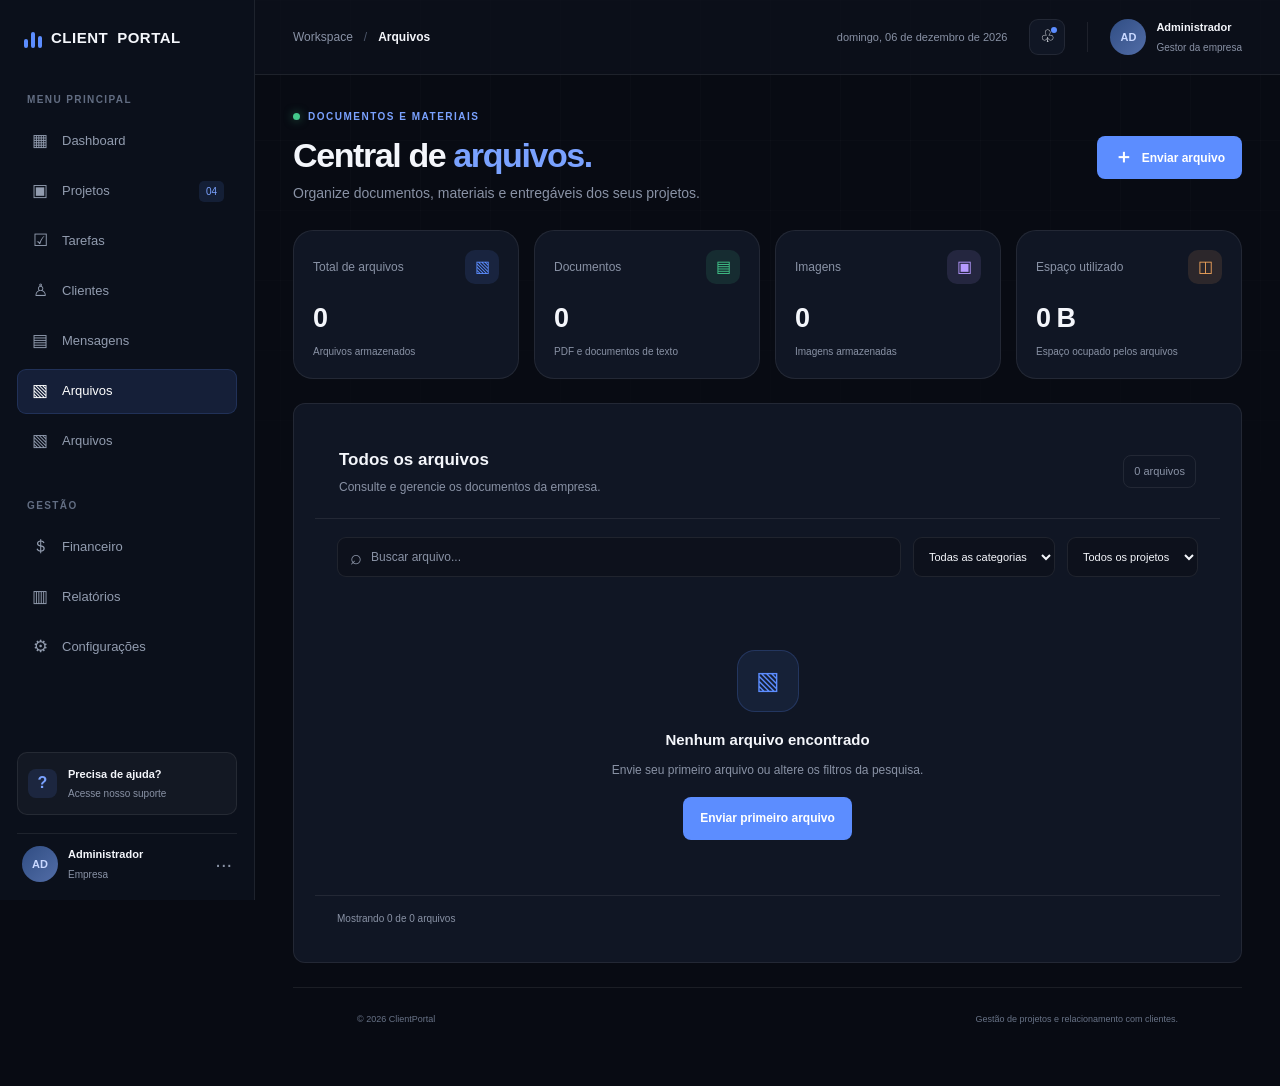
==== commit e367ff87: "Add Settings and Approvals pages and fix layout - Add settings page (profile, company, preferences, " ====
--- a/arquivos.html
+++ b/arquivos.html
@@ -43,6 +43,11 @@
             <a href="arquivos.html" class="sidebar-link active">
                 <span class="nav-icon">▧</span><span>Arquivos</span>
             </a>
+
+              <a href="arquivos.html" class="sidebar-link">
+                    <span class="nav-icon">▧</span>
+                    <span>Arquivos</span>
+                </a>
         </nav>
 
         <div class="sidebar-label sidebar-label-spaced">GESTÃO</div>
--- a/css/style.css
+++ b/css/style.css
@@ -5789,6 +5789,215 @@
     }
 }
 
+
+/* =========================================
+   MENSAGENS — AJUSTE DE ESCALA
+   Deixa a tela no mesmo tamanho do Dashboard.
+   O prefixo .app-page e os IDs garantem que estas
+   regras vençam as anteriores em qualquer posição.
+========================================= */
+
+/* Cards de resumo: ícone à direita, como no Dashboard */
+.app-page .messages-stats {
+    gap: 16px;
+    margin-bottom: 22px;
+}
+
+.app-page .messages-stats > .message-stat-card:has(#totalConversations, #unreadMessages, #clientsMessaged) {
+    padding: 18px 20px;
+    border: 1px solid var(--line);
+    border-radius: 12px;
+    background: var(--panel);
+    transition: border-color .2s ease, transform .2s ease;
+}
+
+.app-page .messages-stats .message-stat-card:hover {
+    border-color: rgba(92, 141, 255, .3);
+    transform: translateY(-2px);
+}
+
+.app-page .message-stat-heading {
+    display: flex;
+    align-items: center;
+    justify-content: space-between;
+    gap: 10px;
+}
+
+.app-page .message-stat-heading > span:first-child {
+    color: var(--muted);
+    font-size: 11px;
+}
+
+.app-page .messages-stats .message-stat-icon {
+    width: 34px;
+    height: 34px;
+    display: grid;
+    place-items: center;
+    border-radius: 9px;
+    font-size: 15px;
+}
+
+.app-page .message-stat-icon.blue {
+    color: var(--blue-2);
+    background: rgba(92, 141, 255, .13);
+}
+
+.app-page .message-stat-icon.orange {
+    color: #f4ad6a;
+    background: rgba(244, 173, 106, .12);
+}
+
+.app-page .message-stat-icon.green {
+    color: var(--green);
+    background: rgba(67, 201, 139, .12);
+}
+
+.app-page .messages-stats .message-stat-card strong {
+    margin: 12px 0 6px;
+    font-size: 27px;
+    font-weight: 700;
+    line-height: 1.2;
+    letter-spacing: -1px;
+}
+
+.app-page .messages-stats .message-stat-card small {
+    display: block;
+    color: var(--muted);
+    font-size: 10px;
+}
+
+/* Painel */
+.app-page .messages-panel {
+    border-radius: 12px;
+}
+
+.app-page .messages-panel-heading {
+    padding: 18px 20px;
+}
+
+.app-page .messages-panel-heading h2 {
+    margin: 0 0 5px;
+    font-size: 14px;
+    font-weight: 650;
+}
+
+.app-page .messages-panel-heading p {
+    font-size: 11px;
+}
+
+.app-page .messages-online-indicator {
+    font-size: 10px;
+}
+
+.app-page .messages-layout,
+.app-page .messages-sidebar,
+.app-page .messages-chat,
+.app-page .chat-content {
+    min-height: 500px;
+}
+
+/* Lista de conversas */
+.app-page .messages-sidebar-heading {
+    padding: 16px 16px 12px;
+}
+
+.app-page .messages-sidebar-heading h3 {
+    font-size: 13px;
+}
+
+.app-page .messages-search input {
+    padding: 10px 12px;
+    font-size: 11px;
+}
+
+.app-page .message-filter {
+    padding: 6px 11px;
+    font-size: 10px;
+}
+
+.app-page .conversation-item {
+    padding: 10px 11px;
+    border-radius: 10px;
+}
+
+.app-page .conversation-avatar {
+    width: 36px;
+    height: 36px;
+    font-size: 11px;
+}
+
+.app-page .conversation-top strong {
+    font-size: 12px;
+}
+
+.app-page .conversation-top time,
+.app-page .conversation-company,
+.app-page .conversation-preview {
+    font-size: 10px;
+}
+
+/* Conversa aberta */
+.app-page .chat-header {
+    min-height: 62px;
+    padding: 11px 18px;
+}
+
+.app-page #chatAvatar {
+    width: 36px;
+    height: 36px;
+    font-size: 11px;
+}
+
+.app-page #chatClientName {
+    font-size: 13px;
+}
+
+.app-page .chat-project-info {
+    padding: 9px 18px;
+    font-size: 10px;
+}
+
+.app-page .chat-messages {
+    padding: 18px;
+}
+
+.app-page .chat-message-bubble {
+    padding: 10px 13px;
+    font-size: 12px;
+}
+
+.app-page #messageForm {
+    padding: 12px 14px;
+}
+
+.app-page #messageInput {
+    padding: 10px 13px;
+    font-size: 12px;
+}
+
+.app-page #sendMessageButton {
+    padding: 10px 16px;
+    font-size: 11px;
+}
+
+.app-page .chat-composer-footer {
+    padding: 0 16px 11px;
+    font-size: 9px;
+}
+
+@media (max-width: 650px) {
+    .app-page .messages-stats {
+        gap: 10px;
+    }
+
+    .app-page .messages-layout,
+    .app-page .messages-sidebar,
+    .app-page .messages-chat,
+    .app-page .chat-content {
+        min-height: 0;
+    }
+}
+
 /* =========================================
    CLIENTPORTAL — AJUSTE DO LAYOUT MENSAGENS
 ========================================= */
@@ -6889,3 +7098,2048 @@
         justify-content: center;
     }
 }
+.finance-action-button.download:hover {
+    border-color: var(--green);
+    color: var(--green);
+}
+
+
+/* =========================================
+   RELATÓRIOS
+========================================= */
+
+.report-content {
+    max-width: 1600px;
+}
+
+.report-heading {
+    display: flex;
+    align-items: center;
+    justify-content: space-between;
+    gap: 20px;
+    margin-bottom: 25px;
+}
+
+.report-eyebrow {
+    display: block;
+    color: var(--blue-2);
+    font-size: 10px;
+    font-weight: 700;
+    letter-spacing: 1.5px;
+    margin-bottom: 10px;
+}
+
+.report-heading h1 {
+    color: var(--text);
+    font-size: 27px;
+    margin: 0 0 8px;
+}
+
+.report-heading p,
+.report-filter-heading p,
+.report-panel-heading p {
+    color: var(--muted);
+    font-size: 12px;
+    margin: 0;
+}
+
+.report-export-button,
+.report-filter-fields button {
+    border: 0;
+    border-radius: 9px;
+    background: var(--blue);
+    color: #fff;
+    padding: 12px 17px;
+    font-size: 12px;
+    font-weight: 700;
+    cursor: pointer;
+    transition: .2s;
+}
+
+.report-export-button:hover,
+.report-filter-fields button:hover {
+    background: var(--blue-2);
+    transform: translateY(-1px);
+}
+
+.report-filters,
+.report-stat-card,
+.report-panel {
+    background: var(--panel);
+    border: 1px solid var(--line);
+    border-radius: var(--radius);
+}
+
+.report-filters {
+    padding: 20px;
+    margin-bottom: 20px;
+}
+
+.report-filter-heading,
+.report-panel-heading {
+    display: flex;
+    align-items: center;
+    justify-content: space-between;
+    gap: 15px;
+}
+
+.report-filter-heading h2,
+.report-panel-heading h2 {
+    color: var(--text);
+    font-size: 14px;
+    margin: 0 0 6px;
+}
+
+.report-clear-button {
+    border: 0;
+    background: transparent;
+    color: var(--blue-2);
+    font-size: 11px;
+    cursor: pointer;
+}
+
+.report-filter-fields {
+    display: flex;
+    align-items: end;
+    flex-wrap: wrap;
+    gap: 12px;
+    margin-top: 18px;
+}
+
+.report-filter-fields label {
+    display: flex;
+    flex-direction: column;
+    gap: 7px;
+    min-width: 170px;
+}
+
+.report-filter-fields label span {
+    color: var(--muted);
+    font-size: 11px;
+}
+
+.report-filter-fields input {
+    min-height: 40px;
+    padding: 0 11px;
+    border: 1px solid var(--line);
+    border-radius: 8px;
+    outline: none;
+    background: var(--bg-2);
+    color: var(--text);
+    color-scheme: dark;
+}
+
+.report-filter-fields input:focus {
+    border-color: var(--blue);
+}
+
+.report-filter-message {
+    color: var(--muted);
+    font-size: 11px;
+    margin: 12px 0 0;
+}
+
+.report-stats {
+    display: grid;
+    grid-template-columns: repeat(4, minmax(0, 1fr));
+    gap: 15px;
+    margin-bottom: 20px;
+}
+
+.report-stat-card {
+    padding: 20px;
+    min-width: 0;
+}
+
+.report-stat-top {
+    display: flex;
+    align-items: center;
+    justify-content: space-between;
+    color: var(--muted);
+    font-size: 12px;
+    margin-bottom: 15px;
+}
+
+.report-stat-icon {
+    width: 34px;
+    height: 34px;
+    display: grid;
+    place-items: center;
+    border-radius: 10px;
+    font-size: 17px;
+}
+
+.report-stat-icon.blue {
+    color: #7aa2ff;
+    background: rgba(92,141,255,.13);
+}
+
+.report-stat-icon.green {
+    color: #43c98b;
+    background: rgba(67,201,139,.13);
+}
+
+.report-stat-icon.purple {
+    color: #b18cff;
+    background: rgba(177,140,255,.13);
+}
+
+.report-stat-icon.orange {
+    color: #e6b65c;
+    background: rgba(230,182,92,.13);
+}
+
+.report-stat-card > strong {
+    display: block;
+    color: var(--text);
+    font-size: clamp(21px, 2vw, 28px);
+    font-weight: 750;
+    overflow-wrap: anywhere;
+}
+
+.report-stat-card > small {
+    display: block;
+    color: var(--muted);
+    font-size: 11px;
+    margin-top: 8px;
+}
+
+.report-panels {
+    display: grid;
+    grid-template-columns: repeat(2, minmax(0, 1fr));
+    gap: 16px;
+    margin-bottom: 18px;
+}
+
+.report-panel {
+    padding: 21px;
+    min-width: 0;
+}
+
+.report-panel-heading {
+    margin-bottom: 23px;
+}
+
+.report-bars {
+    display: flex;
+    flex-direction: column;
+    gap: 17px;
+}
+
+.report-bar-item {
+    display: grid;
+    grid-template-columns: minmax(85px, 125px) 1fr 35px;
+    align-items: center;
+    gap: 12px;
+}
+
+.report-bar-label {
+    color: #c5ccda;
+    font-size: 11px;
+    overflow-wrap: anywhere;
+}
+
+.report-bar-track {
+    height: 9px;
+    background: rgba(255,255,255,.07);
+    border-radius: 20px;
+    overflow: hidden;
+}
+
+.report-bar-fill {
+    height: 100%;
+    min-width: 0;
+    border-radius: 20px;
+    background: var(--blue);
+    transition: width .3s ease;
+}
+
+.report-bar-fill.green {
+    background: var(--green);
+}
+
+.report-bar-fill.purple {
+    background: #a78bfa;
+}
+
+.report-bar-fill.orange {
+    background: #e6b65c;
+}
+
+.report-bar-fill.red {
+    background: #ef7777;
+}
+
+.report-bar-value {
+    color: var(--text);
+    font-size: 11px;
+    text-align: right;
+    font-weight: 700;
+}
+
+.report-chart-empty,
+.report-table-empty {
+    color: var(--muted);
+    text-align: center;
+    font-size: 12px;
+    padding: 25px 10px;
+}
+
+.report-finance-list {
+    display: flex;
+    flex-direction: column;
+    gap: 0;
+}
+
+.report-finance-list > div {
+    display: flex;
+    align-items: center;
+    justify-content: space-between;
+    gap: 12px;
+    padding: 14px 0;
+    border-bottom: 1px solid var(--line);
+}
+
+.report-finance-list > div:last-child {
+    border-bottom: 0;
+}
+
+.report-finance-list span {
+    color: var(--muted);
+    font-size: 12px;
+}
+
+.report-finance-list strong {
+    color: var(--text);
+    font-size: 13px;
+}
+
+.report-finance-list strong.positive {
+    color: var(--green);
+}
+
+.report-finance-list strong.negative {
+    color: #ef7777;
+}
+
+.report-table-panel {
+    margin-bottom: 20px;
+}
+
+.report-count {
+    color: var(--muted);
+    font-size: 11px;
+}
+
+.report-table-wrapper {
+    width: 100%;
+    overflow-x: auto;
+}
+
+.report-table {
+    width: 100%;
+    border-collapse: collapse;
+    white-space: nowrap;
+}
+
+.report-table th {
+    padding: 12px 13px;
+    text-align: left;
+    color: var(--muted);
+    font-size: 10px;
+    font-weight: 700;
+    border-bottom: 1px solid var(--line);
+}
+
+.report-table td {
+    padding: 15px 13px;
+    color: #c5ccda;
+    font-size: 11px;
+    border-bottom: 1px solid var(--line);
+}
+
+.report-table tbody tr:last-child td {
+    border-bottom: 0;
+}
+
+.report-project-name {
+    color: var(--text);
+    font-weight: 650;
+}
+
+.report-progress {
+    display: flex;
+    align-items: center;
+    gap: 9px;
+}
+
+.report-progress-track {
+    width: 75px;
+    height: 6px;
+    border-radius: 20px;
+    overflow: hidden;
+    background: rgba(255,255,255,.08);
+}
+
+.report-progress-fill {
+    height: 100%;
+    background: var(--blue);
+    border-radius: 20px;
+}
+
+.report-project-status {
+    display: inline-flex;
+    padding: 5px 9px;
+    border-radius: 20px;
+    font-size: 10px;
+    background: rgba(92,141,255,.13);
+    color: var(--blue-2);
+}
+
+.report-project-status.complete {
+    background: rgba(67,201,139,.13);
+    color: var(--green);
+}
+
+.report-project-status.delayed {
+    background: rgba(239,119,119,.13);
+    color: #ef7777;
+}
+
+.report-mobile-menu {
+    display: none;
+    border: 0;
+    background: transparent;
+    color: var(--text);
+    font-size: 20px;
+    cursor: pointer;
+}
+
+.report-topbar-label {
+    color: var(--muted);
+    font-size: 12px;
+}
+
+@media (max-width: 1100px) {
+    .report-stats {
+        grid-template-columns: repeat(2, minmax(0, 1fr));
+    }
+}
+
+@media (max-width: 850px) {
+    .report-mobile-menu {
+        display: block;
+    }
+
+    .report-panels {
+        grid-template-columns: 1fr;
+    }
+}
+
+@media (max-width: 650px) {
+    .report-heading {
+        align-items: flex-start;
+        flex-direction: column;
+    }
+
+    .report-export-button {
+        width: 100%;
+    }
+
+    .report-stats {
+        gap: 10px;
+    }
+
+    .report-stat-card {
+        padding: 15px;
+    }
+
+    .report-filter-fields {
+        align-items: stretch;
+        flex-direction: column;
+    }
+
+    .report-filter-fields label {
+        width: 100%;
+    }
+
+    .report-filter-fields input,
+    .report-filter-fields button {
+        width: 100%;
+    }
+
+    .report-filters,
+    .report-panel {
+        padding: 16px;
+    }
+
+    .report-bar-item {
+        grid-template-columns: 90px 1fr 25px;
+        gap: 8px;
+    }
+
+    .report-heading h1 {
+        font-size: 23px;
+    }
+}
+
+
+/* =========================================
+   CLIENTPORTAL — TELA DE TAREFAS
+========================================= */
+
+.tasks-page {
+    display: flex;
+    flex-direction: column;
+    gap: 26px;
+}
+
+/* APRESENTAÇÃO */
+
+.tasks-welcome {
+    display: flex;
+    align-items: flex-end;
+    justify-content: space-between;
+    gap: 20px;
+}
+
+.tasks-welcome h1 {
+    margin: 13px 0 8px;
+    color: var(--text);
+    font-size: clamp(32px, 5vw, 54px);
+    font-weight: 750;
+    letter-spacing: -2px;
+}
+
+.tasks-welcome h1 em {
+    color: var(--blue-2);
+    font-style: normal;
+}
+
+.tasks-welcome p {
+    margin: 0;
+    color: var(--muted);
+    font-size: 14px;
+    line-height: 1.7;
+}
+
+/* INDICADORES */
+
+.tasks-stats {
+    display: grid;
+    grid-template-columns: repeat(4, minmax(0, 1fr));
+    gap: 17px;
+}
+
+.task-stat-card {
+    min-width: 0;
+    padding: 21px;
+    background: var(--panel);
+    border: 1px solid var(--line);
+    border-radius: var(--radius);
+    transition: border-color .2s ease, transform .2s ease;
+}
+
+.task-stat-card:hover {
+    border-color: rgba(92,141,255,.3);
+    transform: translateY(-2px);
+}
+
+.task-stat-heading {
+    display: flex;
+    align-items: center;
+    justify-content: space-between;
+    gap: 10px;
+    color: var(--muted);
+    font-size: 12px;
+}
+
+.task-stat-icon {
+    width: 35px;
+    height: 35px;
+    display: grid;
+    place-items: center;
+    border-radius: 11px;
+    font-size: 17px;
+}
+
+.task-stat-icon.blue {
+    color: var(--blue-2);
+    background: rgba(92,141,255,.12);
+}
+
+.task-stat-icon.orange {
+    color: #f2ad62;
+    background: rgba(242,173,98,.12);
+}
+
+.task-stat-icon.green {
+    color: var(--green);
+    background: rgba(67,201,139,.12);
+}
+
+.task-stat-card > strong {
+    display: block;
+    margin-top: 17px;
+    color: var(--text);
+    font-size: 29px;
+    letter-spacing: -1px;
+}
+
+.task-stat-card > small {
+    display: block;
+    margin-top: 5px;
+    color: var(--muted);
+    font-size: 11px;
+}
+
+/* PAINEL DE GERENCIAMENTO */
+
+.tasks-management {
+    padding: 24px;
+    min-width: 0;
+}
+
+.tasks-list-header {
+    display: flex;
+    align-items: center;
+    justify-content: space-between;
+    gap: 15px;
+    margin-bottom: 22px;
+}
+
+.tasks-list-header h2 {
+    margin: 0;
+    color: var(--text);
+    font-size: 19px;
+    letter-spacing: -.4px;
+}
+
+.tasks-list-header p {
+    margin: 7px 0 0;
+    color: var(--muted);
+    font-size: 12px;
+}
+
+.tasks-total-label {
+    padding: 7px 11px;
+    border: 1px solid var(--line);
+    border-radius: 20px;
+    color: var(--muted);
+    font-size: 10px;
+    white-space: nowrap;
+}
+
+/* BUSCA E FILTROS */
+
+.tasks-toolbar {
+    display: grid;
+    grid-template-columns: minmax(180px, 1fr) 180px 180px;
+    gap: 12px;
+    margin-bottom: 23px;
+}
+
+.tasks-search {
+    min-height: 42px;
+    display: flex;
+    align-items: center;
+    gap: 10px;
+    padding: 0 13px;
+    border: 1px solid var(--line);
+    border-radius: 9px;
+    background: var(--bg-2);
+}
+
+.tasks-search > span {
+    color: var(--muted);
+    font-size: 19px;
+}
+
+.tasks-search input {
+    width: 100%;
+    min-width: 0;
+    border: 0;
+    outline: 0;
+    background: transparent;
+    color: var(--text);
+    font-family: inherit;
+    font-size: 11px;
+}
+
+.tasks-search input::placeholder {
+    color: #727e93;
+}
+
+.tasks-toolbar select {
+    width: 100%;
+    min-height: 42px;
+    padding: 0 12px;
+    border: 1px solid var(--line);
+    border-radius: 9px;
+    outline: none;
+    background: var(--bg-2);
+    color: var(--text);
+    font-family: inherit;
+    font-size: 11px;
+    cursor: pointer;
+}
+
+.tasks-toolbar select:focus,
+.tasks-search:focus-within {
+    border-color: var(--blue);
+}
+
+/* TABELA */
+
+.tasks-table {
+    min-width: 850px;
+}
+
+.tasks-table th {
+    padding-top: 0;
+    padding-bottom: 14px;
+}
+
+.tasks-table td {
+    vertical-align: middle;
+}
+
+.task-title-cell strong,
+.task-title-cell small {
+    display: block;
+}
+
+.task-title-cell strong {
+    color: var(--text);
+    font-size: 11px;
+    font-weight: 650;
+}
+
+.task-title-cell small {
+    max-width: 220px;
+    overflow: hidden;
+    margin-top: 5px;
+    color: var(--muted);
+    font-size: 10px;
+    text-overflow: ellipsis;
+}
+
+.task-project-cell,
+.task-responsible-cell,
+.task-deadline-cell {
+    color: #aab3c3;
+    font-size: 10px;
+}
+
+.task-priority,
+.task-status {
+    display: inline-flex;
+    align-items: center;
+    justify-content: center;
+    padding: 6px 10px;
+    border-radius: 20px;
+    font-size: 9px;
+    font-weight: 650;
+    white-space: nowrap;
+}
+
+.task-priority.high {
+    color: #f07878;
+    background: rgba(240,120,120,.12);
+}
+
+.task-priority.medium {
+    color: #e6b65c;
+    background: rgba(230,182,92,.12);
+}
+
+.task-priority.low {
+    color: var(--green);
+    background: rgba(67,201,139,.12);
+}
+
+.task-status.pending {
+    color: #e6b65c;
+    background: rgba(230,182,92,.12);
+}
+
+.task-status.progress {
+    color: var(--blue-2);
+    background: rgba(92,141,255,.12);
+}
+
+.task-status.completed {
+    color: var(--green);
+    background: rgba(67,201,139,.12);
+}
+
+.task-status.overdue {
+    color: #f07878;
+    background: rgba(240,120,120,.12);
+}
+
+/* AÇÕES */
+
+.task-actions {
+    display: flex;
+    align-items: center;
+    gap: 7px;
+}
+
+.task-action-button {
+    width: 30px;
+    height: 30px;
+    display: grid;
+    place-items: center;
+    border: 1px solid var(--line);
+    border-radius: 8px;
+    background: var(--panel-2);
+    color: var(--blue-2);
+    font-size: 14px;
+    cursor: pointer;
+    transition: .2s;
+}
+
+.task-action-button:hover {
+    background: rgba(92,141,255,.15);
+    border-color: var(--blue);
+}
+
+.task-action-button.delete {
+    color: #f07878;
+}
+
+.task-action-button.delete:hover {
+    background: rgba(240,120,120,.12);
+    border-color: #f07878;
+}
+
+/* ESTADO VAZIO */
+
+.tasks-empty {
+    padding: 42px 15px;
+    text-align: center;
+}
+
+.tasks-empty[hidden] {
+    display: none !important;
+}
+
+.tasks-empty > span {
+    display: inline-grid;
+    place-items: center;
+    width: 48px;
+    height: 48px;
+    border-radius: 14px;
+    background: rgba(92,141,255,.12);
+    color: var(--blue-2);
+    font-size: 22px;
+}
+
+.tasks-empty h3 {
+    margin: 14px 0 7px;
+    color: var(--text);
+    font-size: 15px;
+}
+
+.tasks-empty p {
+    margin: 0;
+    color: var(--muted);
+    font-size: 11px;
+}
+
+/* MODAL */
+
+.task-modal-overlay {
+    position: fixed;
+    inset: 0;
+    z-index: 200;
+    display: none;
+    align-items: center;
+    justify-content: center;
+    padding: 20px;
+    background: rgba(3,6,13,.78);
+    backdrop-filter: blur(5px);
+}
+
+.task-modal-overlay.show {
+    display: flex;
+}
+
+.task-modal {
+    width: 100%;
+    max-width: 620px;
+    max-height: 90vh;
+    overflow-y: auto;
+    padding: 27px;
+    border: 1px solid var(--line);
+    border-radius: 18px;
+    background: var(--panel);
+    box-shadow: 0 25px 80px rgba(0,0,0,.4);
+}
+
+.task-modal-header {
+    display: flex;
+    align-items: flex-start;
+    justify-content: space-between;
+    gap: 15px;
+    margin-bottom: 25px;
+}
+
+.modal-eyebrow {
+    color: var(--blue-2);
+    font-size: 9px;
+    font-weight: 700;
+    letter-spacing: 1.3px;
+}
+
+.task-modal-header h2 {
+    margin: 8px 0 6px;
+    color: var(--text);
+    font-size: 21px;
+}
+
+.task-modal-header p {
+    margin: 0;
+    color: var(--muted);
+    font-size: 11px;
+    line-height: 1.6;
+}
+
+.modal-close {
+    width: 34px;
+    height: 34px;
+    flex-shrink: 0;
+    border: 1px solid var(--line);
+    border-radius: 9px;
+    background: var(--panel-2);
+    color: var(--muted);
+    font-size: 21px;
+    cursor: pointer;
+}
+
+.modal-close:hover {
+    color: var(--text);
+    border-color: var(--blue);
+}
+
+.task-form-grid {
+    display: grid;
+    grid-template-columns: repeat(2, minmax(0, 1fr));
+    gap: 17px;
+}
+
+.task-form-group {
+    display: flex;
+    flex-direction: column;
+    gap: 8px;
+    min-width: 0;
+}
+
+.task-form-group.full {
+    grid-column: 1 / -1;
+}
+
+.task-form-group label {
+    color: #c5ccda;
+    font-size: 11px;
+    font-weight: 600;
+}
+
+.task-form-group input,
+.task-form-group textarea,
+.task-form-group select {
+    width: 100%;
+    min-height: 42px;
+    padding: 11px 12px;
+    border: 1px solid var(--line);
+    border-radius: 8px;
+    outline: none;
+    background: var(--bg-2);
+    color: var(--text);
+    font-family: inherit;
+    font-size: 11px;
+}
+
+.task-form-group textarea {
+    min-height: 90px;
+    resize: vertical;
+}
+
+.task-form-group input:focus,
+.task-form-group textarea:focus,
+.task-form-group select:focus {
+    border-color: var(--blue);
+}
+
+.task-form-group input::placeholder,
+.task-form-group textarea::placeholder {
+    color: #727e93;
+}
+
+.task-form-group input[type="date"] {
+    color-scheme: dark;
+}
+
+.task-modal-actions {
+    display: flex;
+    justify-content: flex-end;
+    gap: 10px;
+    margin-top: 25px;
+    padding-top: 20px;
+    border-top: 1px solid var(--line);
+}
+
+.task-cancel-button {
+    min-height: 42px;
+    padding: 0 17px;
+    border: 1px solid var(--line);
+    border-radius: 8px;
+    background: transparent;
+    color: var(--muted);
+    font-family: inherit;
+    font-size: 11px;
+    cursor: pointer;
+}
+
+.task-cancel-button:hover {
+    color: var(--text);
+    background: var(--panel-2);
+}
+
+/* RESPONSIVIDADE */
+
+@media (max-width: 1100px) {
+    .tasks-stats {
+        grid-template-columns: repeat(2, minmax(0, 1fr));
+    }
+}
+
+@media (max-width: 760px) {
+    .tasks-toolbar {
+        grid-template-columns: 1fr 1fr;
+    }
+
+    .tasks-search {
+        grid-column: 1 / -1;
+    }
+
+    .tasks-welcome {
+        align-items: flex-start;
+        flex-direction: column;
+    }
+
+    .tasks-welcome .dashboard-primary-button {
+        width: 100%;
+    }
+
+    .tasks-management {
+        padding: 18px;
+    }
+}
+
+@media (max-width: 480px) {
+    .tasks-stats {
+        gap: 10px;
+    }
+
+    .task-stat-card {
+        padding: 14px;
+    }
+
+    .task-stat-card > strong {
+        font-size: 24px;
+    }
+
+    .tasks-toolbar {
+        grid-template-columns: 1fr;
+    }
+
+    .tasks-search {
+        grid-column: auto;
+    }
+
+    .tasks-list-header {
+        align-items: flex-start;
+        flex-direction: column;
+    }
+
+    .task-modal {
+        padding: 19px;
+    }
+
+    .task-form-grid {
+        grid-template-columns: 1fr;
+    }
+
+    .task-form-group.full {
+        grid-column: auto;
+    }
+
+    .task-modal-actions {
+        flex-direction: column-reverse;
+    }
+
+    .task-modal-actions button {
+        width: 100%;
+    }
+}
+
+
+/* =========================================
+   CLIENTPORTAL — TELA DE CONFIGURAÇÕES
+========================================= */
+
+.settings-welcome {
+    align-items: flex-end;
+}
+
+.settings-saved-at {
+    color: var(--muted);
+    font-size: 11px;
+    white-space: nowrap;
+}
+
+.settings-layout {
+    display: grid;
+    grid-template-columns: 250px minmax(0, 1fr);
+    gap: 18px;
+    align-items: start;
+}
+
+/* ABAS */
+
+.settings-tabs {
+    position: sticky;
+    top: 20px;
+    display: flex;
+    flex-direction: column;
+    gap: 4px;
+    padding: 8px;
+    background: var(--panel);
+    border: 1px solid var(--line);
+    border-radius: 12px;
+}
+
+.settings-tab {
+    display: flex;
+    align-items: center;
+    gap: 12px;
+    width: 100%;
+    padding: 11px 12px;
+    text-align: left;
+    border: 1px solid transparent;
+    border-radius: 9px;
+    transition: .2s ease;
+}
+
+.settings-tab:hover {
+    background: rgba(255, 255, 255, .03);
+}
+
+.settings-tab.active {
+    background: rgba(92, 141, 255, .1);
+    border-color: rgba(92, 141, 255, .25);
+}
+
+.settings-tab-icon {
+    flex-shrink: 0;
+    width: 30px;
+    height: 30px;
+    display: grid;
+    place-items: center;
+    border-radius: 8px;
+    background: rgba(255, 255, 255, .04);
+    color: var(--muted);
+    font-size: 13px;
+}
+
+.settings-tab.active .settings-tab-icon {
+    background: rgba(92, 141, 255, .15);
+    color: var(--blue-2);
+}
+
+.settings-tab strong,
+.settings-tab small {
+    display: block;
+}
+
+.settings-tab strong {
+    color: var(--text);
+    font-size: 12px;
+    font-weight: 600;
+}
+
+.settings-tab small {
+    margin-top: 2px;
+    color: var(--muted);
+    font-size: 10px;
+}
+
+/* PAINÉIS */
+
+.settings-panel {
+    padding: 26px;
+    animation: settingsFade .25s ease;
+}
+
+.settings-panel[hidden] {
+    display: none;
+}
+
+@keyframes settingsFade {
+    from {
+        opacity: 0;
+        transform: translateY(6px);
+    }
+}
+
+.settings-panel .panel-header h2 {
+    font-size: 16px;
+}
+
+.settings-panel .panel-header p {
+    font-size: 12px;
+}
+
+.settings-avatar-row {
+    display: flex;
+    align-items: center;
+    gap: 14px;
+    margin-bottom: 24px;
+    padding: 16px;
+    background: rgba(255, 255, 255, .02);
+    border: 1px solid var(--line);
+    border-radius: 10px;
+}
+
+.settings-avatar {
+    width: 52px;
+    height: 52px;
+    display: grid;
+    place-items: center;
+    border-radius: 50%;
+    background: linear-gradient(145deg, #2c4378, #26344e);
+    color: #fff;
+    font-size: 16px;
+    font-weight: 700;
+}
+
+.settings-avatar-row strong,
+.settings-avatar-row small {
+    display: block;
+}
+
+.settings-avatar-row strong {
+    font-size: 14px;
+}
+
+.settings-avatar-row small {
+    margin-top: 3px;
+    color: var(--muted);
+    font-size: 11px;
+}
+
+/* FORMULÁRIOS */
+
+.settings-grid {
+    display: grid;
+    grid-template-columns: repeat(2, minmax(0, 1fr));
+    gap: 16px 18px;
+}
+
+.settings-field-full {
+    grid-column: 1 / -1;
+}
+
+.settings-field label {
+    display: block;
+    margin-bottom: 8px;
+    color: #c4ccda;
+    font-size: 12px;
+    font-weight: 600;
+}
+
+.settings-field input,
+.settings-field select,
+.settings-confirm input {
+    width: 100%;
+    height: 44px;
+    padding: 0 14px;
+    color: var(--text);
+    background: var(--bg-2);
+    border: 1px solid var(--line);
+    border-radius: 9px;
+    outline: none;
+    font: inherit;
+    font-size: 13px;
+    transition: .2s;
+}
+
+.settings-field select {
+    cursor: pointer;
+}
+
+.settings-field select option {
+    background: var(--panel);
+}
+
+.settings-field input::placeholder,
+.settings-confirm input::placeholder {
+    color: #5f697d;
+}
+
+.settings-field input:focus,
+.settings-field select:focus,
+.settings-confirm input:focus {
+    border-color: var(--blue);
+    box-shadow: 0 0 0 3px rgba(92, 141, 255, .1);
+}
+
+.settings-field.invalid input,
+.settings-field.invalid select {
+    border-color: #ff6b7a;
+}
+
+.settings-error {
+    display: block;
+    min-height: 15px;
+    margin-top: 5px;
+    color: #ff7d8a;
+    font-size: 11px;
+}
+
+/* INTERRUPTORES */
+
+.settings-switch-list {
+    display: flex;
+    flex-direction: column;
+    margin-top: 8px;
+}
+
+.settings-switch {
+    position: relative;
+    display: flex;
+    align-items: center;
+    justify-content: space-between;
+    gap: 20px;
+    padding: 16px 0;
+    border-bottom: 1px solid var(--line);
+    cursor: pointer;
+}
+
+.settings-switch:last-child {
+    border-bottom: 0;
+}
+
+.settings-switch strong,
+.settings-switch small {
+    display: block;
+}
+
+.settings-switch strong {
+    font-size: 13px;
+    font-weight: 600;
+}
+
+.settings-switch small {
+    margin-top: 3px;
+    color: var(--muted);
+    font-size: 11px;
+}
+
+.settings-switch input {
+    position: absolute;
+    opacity: 0;
+    pointer-events: none;
+}
+
+.settings-switch i {
+    position: relative;
+    flex-shrink: 0;
+    width: 40px;
+    height: 22px;
+    border-radius: 20px;
+    background: #253047;
+    transition: .2s;
+}
+
+.settings-switch i::after {
+    content: "";
+    position: absolute;
+    top: 3px;
+    left: 3px;
+    width: 16px;
+    height: 16px;
+    border-radius: 50%;
+    background: #9aa3b6;
+    transition: .2s;
+}
+
+.settings-switch input:checked + i {
+    background: var(--blue);
+}
+
+.settings-switch input:checked + i::after {
+    left: 21px;
+    background: #fff;
+}
+
+.settings-switch input:focus-visible + i {
+    box-shadow: 0 0 0 3px rgba(92, 141, 255, .3);
+}
+
+/* AÇÕES */
+
+.settings-actions {
+    display: flex;
+    justify-content: flex-end;
+    gap: 10px;
+    margin-top: 24px;
+    padding-top: 20px;
+    border-top: 1px solid var(--line);
+}
+
+.settings-secondary-button,
+.settings-danger-button {
+    min-height: 43px;
+    display: inline-flex;
+    align-items: center;
+    justify-content: center;
+    padding: 0 17px;
+    border-radius: 8px;
+    font-size: 12px;
+    font-weight: 600;
+    white-space: nowrap;
+    cursor: pointer;
+    transition: .2s ease;
+}
+
+.settings-secondary-button {
+    color: #c4ccda;
+    background: rgba(255, 255, 255, .03);
+    border: 1px solid var(--line);
+}
+
+.settings-secondary-button:hover {
+    background: rgba(255, 255, 255, .07);
+    border-color: rgba(255, 255, 255, .15);
+}
+
+.settings-danger-button {
+    color: #ff8a96;
+    background: rgba(255, 107, 122, .1);
+    border: 1px solid rgba(255, 107, 122, .25);
+}
+
+.settings-danger-button:hover:not(:disabled) {
+    background: rgba(255, 107, 122, .18);
+}
+
+.settings-danger-button:disabled {
+    opacity: .4;
+    cursor: not-allowed;
+}
+
+/* DADOS */
+
+.settings-data-summary {
+    display: grid;
+    grid-template-columns: repeat(auto-fit, minmax(110px, 1fr));
+    gap: 10px;
+    margin-bottom: 20px;
+}
+
+.settings-data-summary div {
+    padding: 14px;
+    background: rgba(255, 255, 255, .02);
+    border: 1px solid var(--line);
+    border-radius: 10px;
+}
+
+.settings-data-summary strong,
+.settings-data-summary small {
+    display: block;
+}
+
+.settings-data-summary strong {
+    font-size: 22px;
+}
+
+.settings-data-summary small {
+    color: var(--muted);
+    font-size: 11px;
+}
+
+.settings-data-actions {
+    display: flex;
+    flex-direction: column;
+    gap: 10px;
+}
+
+.settings-data-card {
+    display: flex;
+    align-items: center;
+    justify-content: space-between;
+    gap: 20px;
+    padding: 16px;
+    border: 1px solid var(--line);
+    border-radius: 10px;
+}
+
+.settings-data-card strong,
+.settings-data-card small {
+    display: block;
+}
+
+.settings-data-card strong {
+    font-size: 13px;
+}
+
+.settings-data-card small {
+    max-width: 480px;
+    margin-top: 3px;
+    color: var(--muted);
+    font-size: 11px;
+}
+
+.settings-danger {
+    border-color: rgba(255, 107, 122, .2);
+    background: rgba(255, 107, 122, .03);
+}
+
+.settings-confirm {
+    margin-top: 12px;
+    padding: 16px;
+    border: 1px solid rgba(255, 107, 122, .25);
+    border-radius: 10px;
+}
+
+.settings-confirm p {
+    margin-bottom: 12px;
+    color: #c4ccda;
+    font-size: 12px;
+}
+
+.settings-confirm b {
+    color: #ff8a96;
+}
+
+.settings-confirm-row {
+    display: flex;
+    gap: 10px;
+}
+
+/* AVISO */
+
+.settings-toast {
+    position: fixed;
+    right: 25px;
+    bottom: 25px;
+    z-index: 300;
+    display: flex;
+    align-items: center;
+    gap: 11px;
+    padding: 13px 16px;
+    background: #101827;
+    border: 1px solid var(--line);
+    border-radius: 12px;
+    box-shadow: 0 15px 50px rgba(0, 0, 0, .5);
+    opacity: 0;
+    visibility: hidden;
+    transform: translateY(20px);
+    transition: .3s ease;
+}
+
+.settings-toast.show {
+    opacity: 1;
+    visibility: visible;
+    transform: none;
+}
+
+.settings-toast-icon {
+    width: 26px;
+    height: 26px;
+    display: grid;
+    place-items: center;
+    border-radius: 50%;
+    background: rgba(67, 201, 139, .12);
+    color: var(--green);
+    font-size: 12px;
+}
+
+.settings-toast.error .settings-toast-icon {
+    background: rgba(255, 107, 122, .12);
+    color: #ff7d8a;
+}
+
+.settings-toast strong,
+.settings-toast small {
+    display: block;
+}
+
+.settings-toast strong {
+    font-size: 12px;
+}
+
+.settings-toast small {
+    margin-top: 2px;
+    color: var(--muted);
+    font-size: 11px;
+}
+
+/* PREFERÊNCIAS APLICADAS EM TODO O SISTEMA */
+
+body.cp-reduce-motion *,
+body.cp-reduce-motion *::before,
+body.cp-reduce-motion *::after {
+    animation-duration: 0s !important;
+    transition-duration: 0s !important;
+}
+
+body.cp-compact .dashboard-content {
+    padding-top: 20px;
+    padding-bottom: 20px;
+}
+
+body.cp-compact .dashboard-panel {
+    padding: 15px;
+}
+
+/* RESPONSIVO */
+
+@media (max-width: 900px) {
+    .settings-layout {
+        grid-template-columns: 1fr;
+    }
+
+    .settings-tabs {
+        position: static;
+        flex-direction: row;
+        overflow-x: auto;
+        scrollbar-width: none;
+    }
+
+    .settings-tabs::-webkit-scrollbar {
+        display: none;
+    }
+
+    .settings-tab {
+        width: auto;
+        flex-shrink: 0;
+    }
+
+    .settings-tab small {
+        display: none;
+    }
+}
+
+@media (max-width: 650px) {
+    .settings-welcome {
+        flex-direction: column;
+        align-items: flex-start;
+    }
+
+    .settings-panel {
+        padding: 18px;
+    }
+
+    .settings-grid {
+        grid-template-columns: 1fr;
+    }
+
+    .settings-actions {
+        flex-direction: column-reverse;
+    }
+
+    .settings-actions > * {
+        width: 100%;
+    }
+
+    .settings-data-card {
+        flex-direction: column;
+        align-items: stretch;
+    }
+
+    .settings-confirm-row {
+        flex-wrap: wrap;
+    }
+
+    .settings-confirm-row input {
+        flex-basis: 100%;
+    }
+
+    .settings-confirm-row button {
+        flex: 1;
+    }
+
+    .settings-toast {
+        left: 15px;
+        right: 15px;
+        bottom: 15px;
+    }
+}
+
+/* =========================================
+   PADRÃO ÚNICO DOS TÍTULOS DAS PÁGINAS
+   Funciona em qualquer posição do arquivo:
+   o prefixo .app-page deixa a regra mais forte
+   que as regras individuais de cada tela.
+========================================= */
+
+.app-page :is(.dashboard-welcome, .projects-welcome, .tasks-welcome, .clients-welcome,
+    .messages-welcome, .files-welcome, .finance-welcome, .report-heading) h1 {
+    margin: 0 0 8px;
+    color: var(--text);
+    font-size: clamp(27px, 3vw, 34px);
+    font-weight: 700;
+    line-height: 1.1;
+    letter-spacing: -1.4px;
+}
+
+.app-page :is(.dashboard-welcome, .projects-welcome, .tasks-welcome, .clients-welcome,
+    .messages-welcome, .files-welcome, .finance-welcome, .report-heading) h1 :is(em, span) {
+    color: var(--blue-2);
+    font-style: normal;
+    font-weight: inherit;
+}
+
+.app-page :is(.dashboard-welcome, .projects-welcome, .tasks-welcome, .clients-welcome,
+    .messages-welcome, .files-welcome, .finance-welcome, .report-heading) > div > p {
+    margin: 0;
+    color: var(--muted);
+    font-size: 14px;
+    line-height: 1.7;
+}
+
+@media (max-width: 650px) {
+    .app-page :is(.dashboard-welcome, .projects-welcome, .tasks-welcome, .clients-welcome,
+        .messages-welcome, .files-welcome, .finance-welcome, .report-heading) h1 {
+        font-size: 27px;
+        letter-spacing: -1.2px;
+    }
+}
+
+/* =========================================
+   CLIENTPORTAL — TELA DE APROVAÇÕES
+   Reaproveita os componentes de Projetos
+   (cards, tabela, modal) e de Configurações
+   (botões e aviso). Aqui ficam só os extras.
+========================================= */
+
+/* Espaço entre título, cards e lista (igual a Projetos) */
+.approvals-page {
+    display: flex;
+    flex-direction: column;
+    gap: 26px;
+}
+
+.approval-detail-link[hidden] {
+    display: none;
+}
+
+/* Linhas clicáveis */
+.approvals-table .approval-row {
+    cursor: pointer;
+    transition: background .2s ease;
+}
+
+.approvals-table .approval-row:hover {
+    background: rgba(255, 255, 255, .02);
+}
+
+.approval-overdue {
+    color: #f07878 !important;
+    font-weight: 600;
+}
+
+/* Erros do formulário */
+.approval-error {
+    min-height: 14px;
+    color: #ff7d8a;
+    font-size: 10px;
+}
+
+.project-form-group .approval-invalid {
+    border-color: #ff6b7a;
+}
+
+.project-form-group input[readonly] {
+    color: var(--muted);
+    cursor: default;
+}
+
+/* MODAL DE DETALHES */
+
+.approval-detail {
+    max-width: 600px;
+}
+
+.approval-detail-info {
+    display: grid;
+    grid-template-columns: repeat(4, minmax(0, 1fr));
+    gap: 10px;
+    margin-bottom: 18px;
+}
+
+.approval-detail-info > div {
+    padding: 12px;
+    background: rgba(255, 255, 255, .02);
+    border: 1px solid var(--line);
+    border-radius: 10px;
+}
+
+.approval-detail-info small {
+    display: block;
+    margin-bottom: 6px;
+    color: var(--muted);
+    font-size: 10px;
+}
+
+.approval-detail-info strong {
+    font-size: 13px;
+}
+
+.approval-detail-description {
+    color: #c4ccda;
+    font-size: 12px;
+    line-height: 1.7;
+}
+
+.approval-detail-link {
+    display: inline-block;
+    margin-top: 10px;
+    color: var(--blue-2);
+    font-size: 12px;
+    font-weight: 600;
+}
+
+.approval-detail-link:hover {
+    text-decoration: underline;
+}
+
+.approval-detail-heading {
+    margin: 22px 0 12px;
+    color: var(--muted);
+    font-size: 10px;
+    font-weight: 700;
+    letter-spacing: 1.5px;
+    text-transform: uppercase;
+}
+
+/* Histórico */
+.approval-timeline {
+    list-style: none;
+    margin: 0;
+    padding: 0;
+}
+
+.approval-timeline li {
+    position: relative;
+    padding: 0 0 16px 22px;
+    border-left: 1px solid var(--line);
+    margin-left: 5px;
+}
+
+.approval-timeline li:last-child {
+    padding-bottom: 0;
+    border-left-color: transparent;
+}
+
+.approval-timeline li::before {
+    content: "";
+    position: absolute;
+    left: -6px;
+    top: 3px;
+    width: 11px;
+    height: 11px;
+    border-radius: 50%;
+    background: var(--blue);
+    box-shadow: 0 0 0 3px var(--panel);
+}
+
+.approval-timeline .timeline-approved::before {
+    background: var(--green);
+}
+
+.approval-timeline .timeline-changes::before {
+    background: #f4ad6a;
+}
+
+.approval-timeline .timeline-cancelled::before {
+    background: #687387;
+}
+
+.approval-timeline strong {
+    font-size: 12px;
+}
+
+.approval-timeline small {
+    margin-left: 8px;
+    color: var(--muted);
+    font-size: 10px;
+}
+
+.approval-timeline p {
+    margin-top: 5px;
+    padding: 9px 11px;
+    color: #c4ccda;
+    background: rgba(255, 255, 255, .03);
+    border-radius: 8px;
+    font-size: 11px;
+    line-height: 1.6;
+}
+
+/* Registrar retorno */
+.approval-response {
+    margin-top: 22px;
+    padding-top: 18px;
+    border-top: 1px solid var(--line);
+}
+
+.approval-response[hidden] {
+    display: none;
+}
+
+.approval-response label {
+    display: block;
+    margin-bottom: 8px;
+    font-size: 11px;
+    font-weight: 600;
+}
+
+.approval-response textarea {
+    width: 100%;
+    padding: 12px;
+    color: var(--text);
+    background: var(--bg-2);
+    border: 1px solid var(--line);
+    border-radius: 10px;
+    outline: none;
+    font: inherit;
+    font-size: 12px;
+    resize: vertical;
+}
+
+.approval-response textarea:focus {
+    border-color: var(--blue);
+}
+
+.approval-response .approval-error {
+    display: block;
+    margin-top: 5px;
+}
+
+.approval-response-actions {
+    display: flex;
+    justify-content: flex-end;
+    gap: 10px;
+    margin-top: 12px;
+}
+
+.approval-resend-text {
+    color: #c4ccda;
+    font-size: 12px;
+    line-height: 1.6;
+}
+
+.approval-detail-footer {
+    margin-top: 18px;
+    text-align: right;
+}
+
+.approval-text-button {
+    color: var(--muted);
+    font-size: 11px;
+    font-weight: 600;
+}
+
+.approval-text-button.danger:hover {
+    color: #f07878;
+}
+
+.approval-text-button[hidden] {
+    display: none;
+}
+
+/* MODAL DE EXCLUSÃO */
+
+.approval-delete {
+    max-width: 400px;
+    text-align: center;
+}
+
+.approval-delete-icon {
+    width: 46px;
+    height: 46px;
+    margin: 0 auto 14px;
+    display: grid;
+    place-items: center;
+    border-radius: 50%;
+    color: #f07878;
+    background: rgba(240, 120, 120, .12);
+    font-size: 20px;
+    font-weight: 700;
+}
+
+.approval-delete h2 {
+    font-size: 18px;
+}
+
+.approval-delete p {
+    margin-top: 8px;
+    color: var(--muted);
+    font-size: 12px;
+    line-height: 1.6;
+}
+
+.approval-delete .approval-response-actions {
+    justify-content: center;
+    margin-top: 20px;
+}
+
+/* RESPONSIVO */
+
+@media (max-width: 760px) {
+    .approvals-toolbar {
+        flex-wrap: wrap;
+    }
+
+    .approvals-toolbar .projects-search {
+        flex-basis: 100%;
+    }
+
+    .approvals-toolbar select {
+        flex: 1;
+        min-width: 0;
+    }
+
+    .approval-detail-info {
+        grid-template-columns: repeat(2, minmax(0, 1fr));
+    }
+
+    .approval-response-actions {
+        flex-direction: column-reverse;
+    }
+
+    .approval-response-actions > * {
+        width: 100%;
+    }
+}
+
+/* Contador do menu lateral some quando não há pendentes */
+.sidebar .nav-count[hidden] {
+    display: none;
+}
+
+
+/* =========================================
+   CORREÇÃO GERAL — BOTÃO FECHAR DOS MODAIS
+   A regra .modal-close da landing page usa
+   position: absolute e jogava o × para o canto
+   da tela nos modais das páginas internas.
+========================================= */
+
+.app-page .modal-close {
+    position: static;
+}
